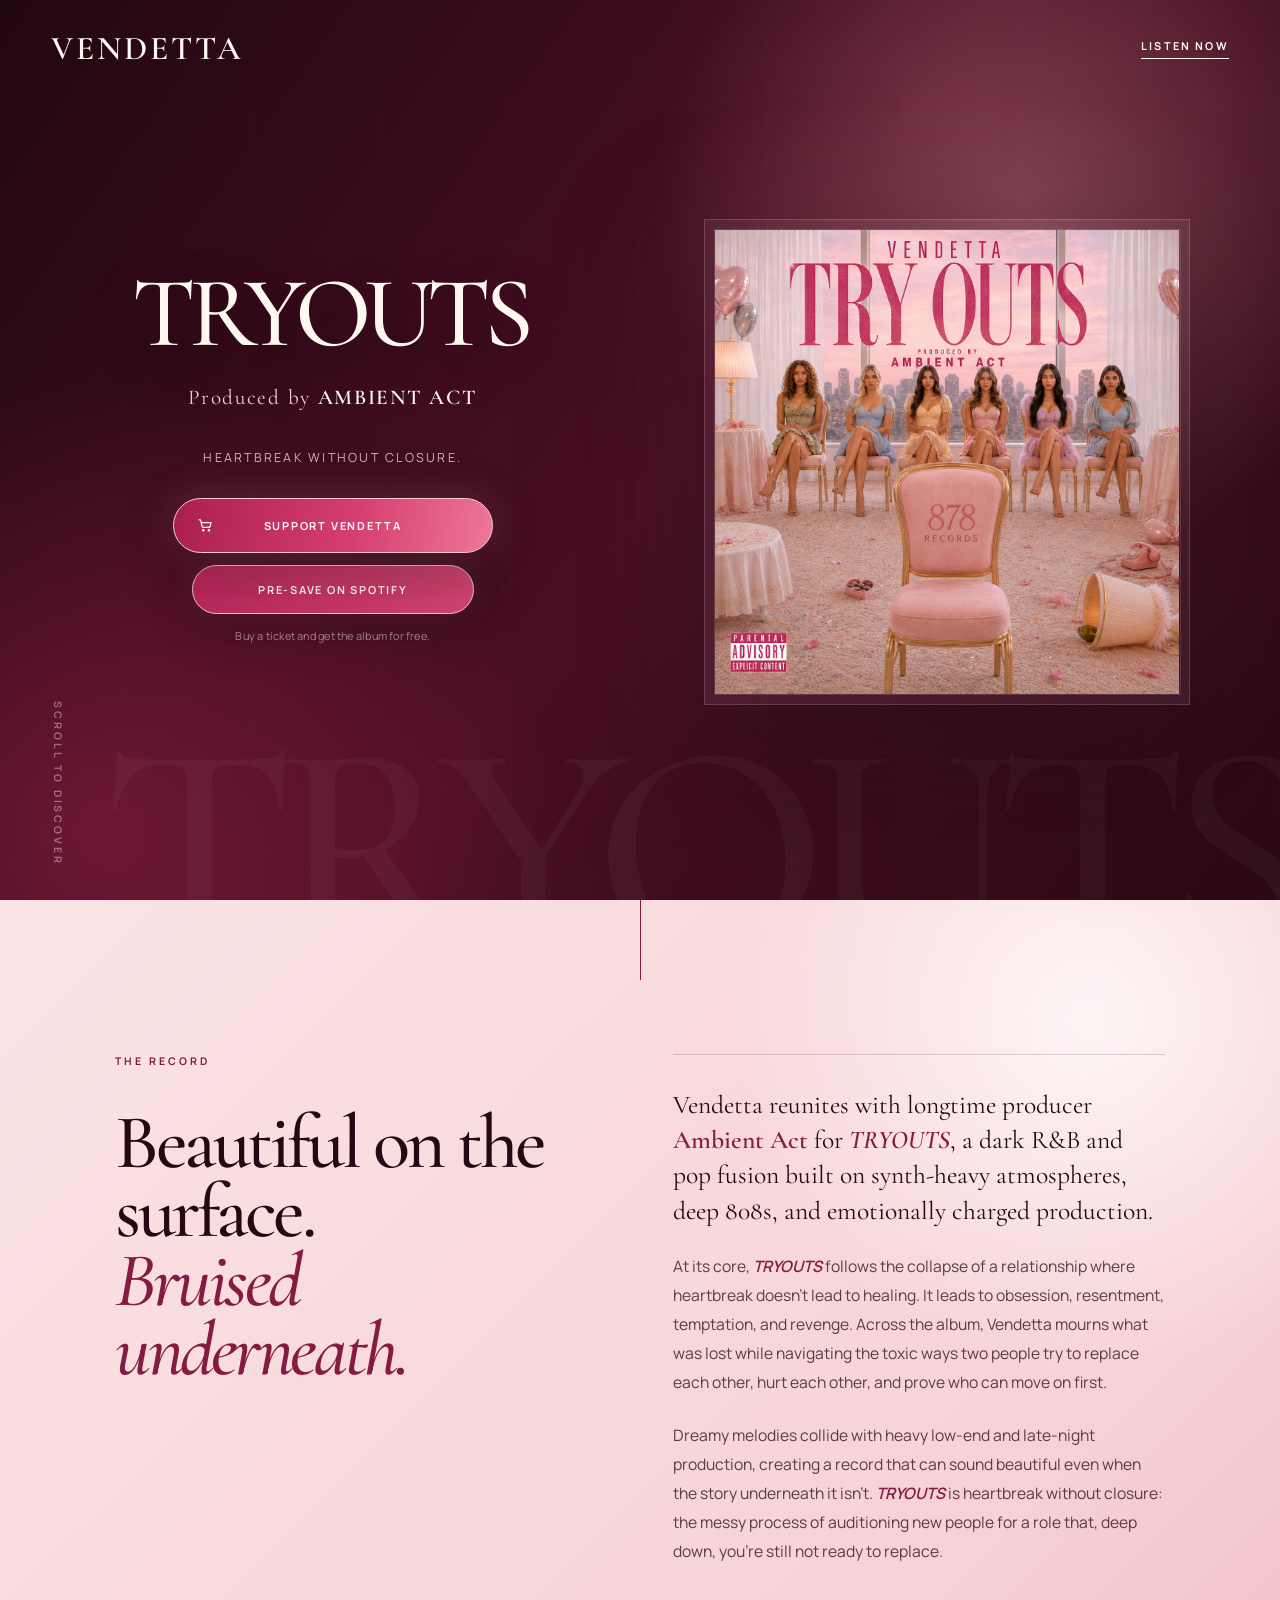
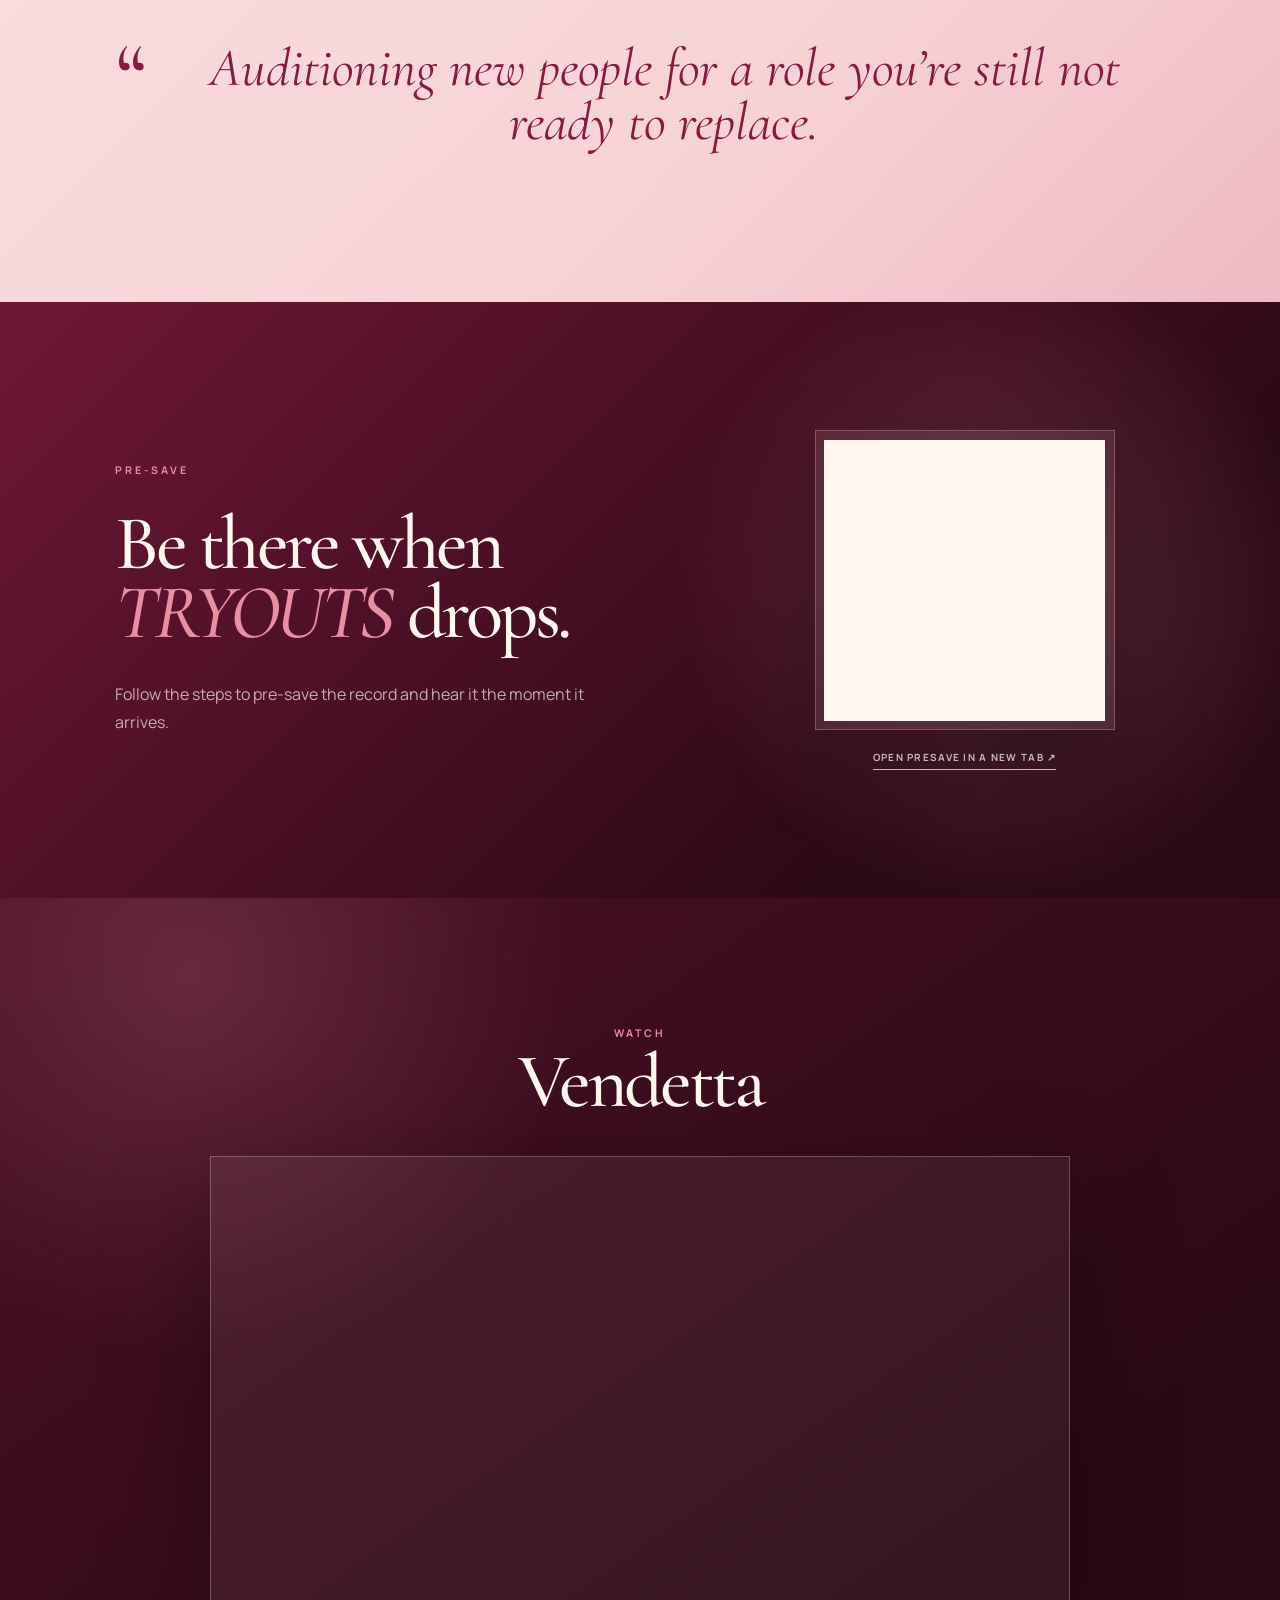
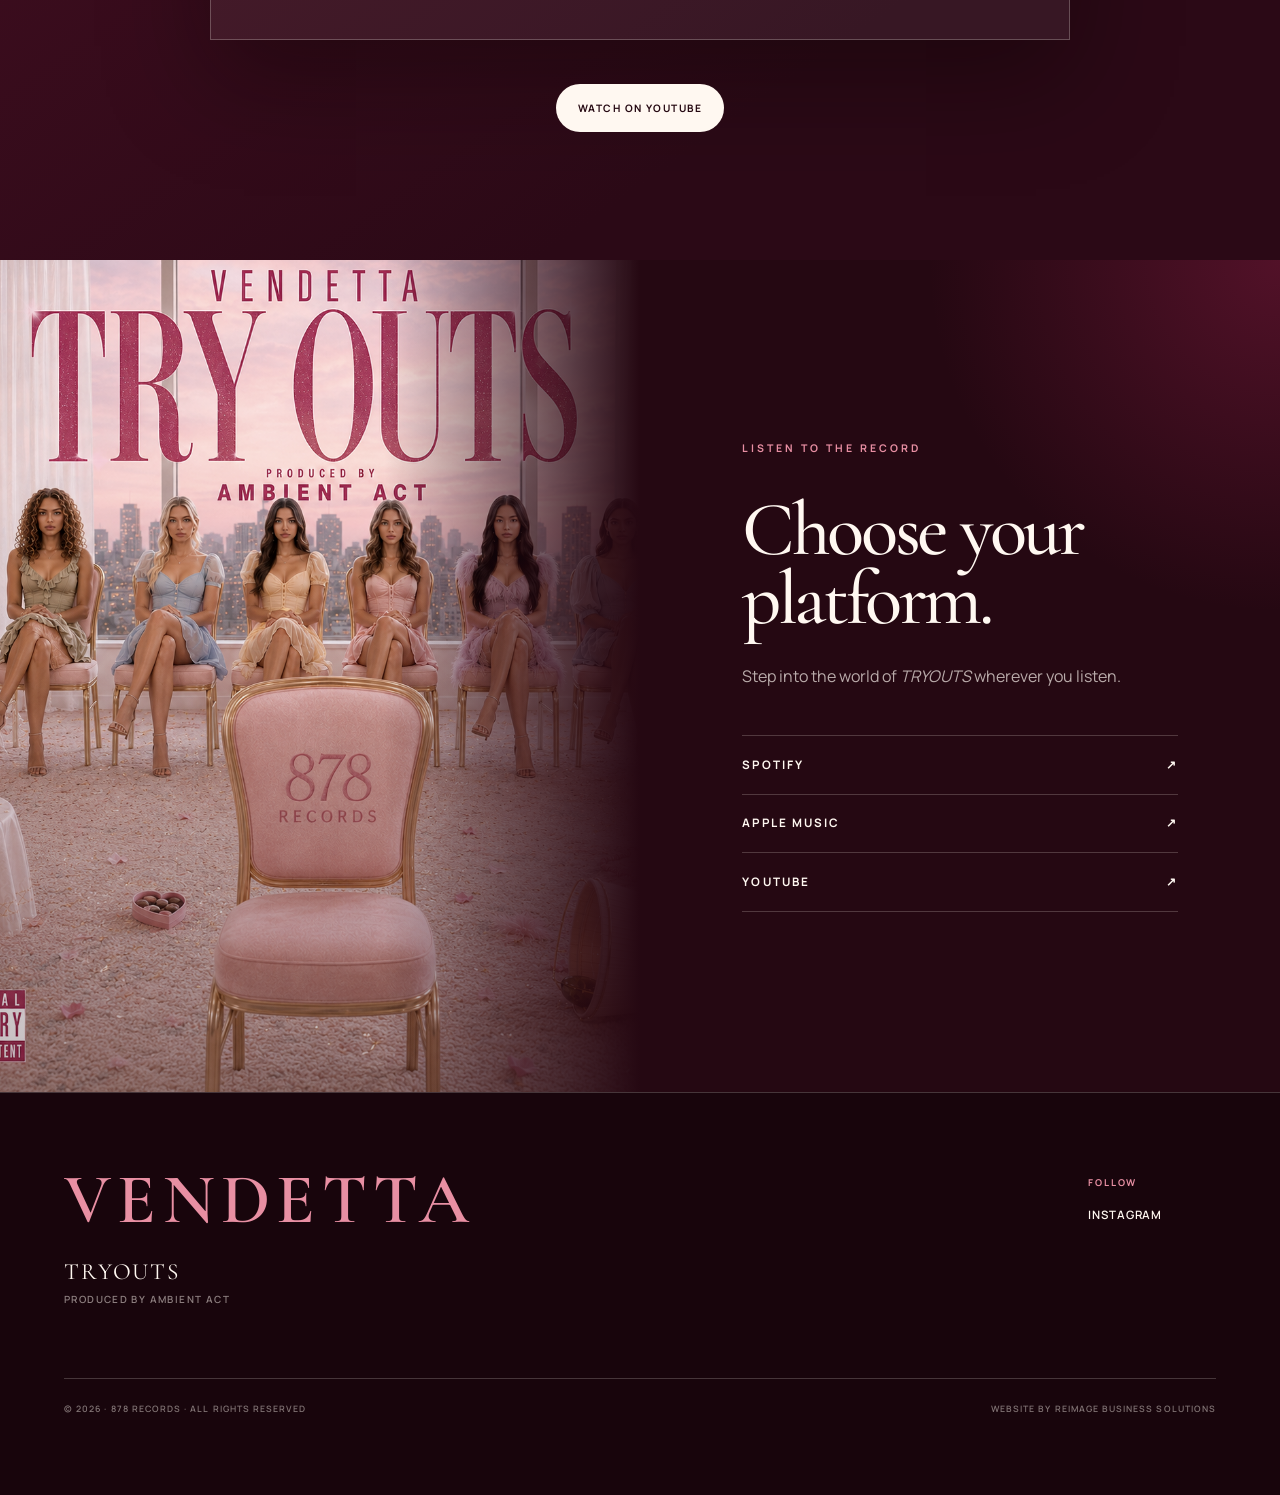
==== index.html @ 6891a7df "Add files via upload" ====
<!doctype html>
<html lang="en">
  <head>
    <meta charset="utf-8">
    <meta name="viewport" content="width=device-width, initial-scale=1">
    <title>TRYOUTS — Vendetta</title>
    <meta name="description" content="TRYOUTS by Vendetta, produced by Ambient Act. A dark R&amp;B and pop album about heartbreak without closure.">
    <meta name="theme-color" content="#2b0715">
    <meta property="og:title" content="TRYOUTS — Vendetta">
    <meta property="og:description" content="Heartbreak without closure. Produced by Ambient Act.">
    <meta property="og:image" content="assets/tryouts-cover.png">
    <meta property="og:type" content="music.album">
    <link rel="preconnect" href="https://fonts.googleapis.com">
    <link rel="preconnect" href="https://fonts.gstatic.com" crossorigin>
    <link href="https://fonts.googleapis.com/css2?family=Cormorant+Garamond:ital,wght@0,500;0,600;1,500&amp;family=Manrope:wght@400;500;600;700&amp;display=swap" rel="stylesheet">
    <link rel="stylesheet" href="styles.css">
  </head>
  <body>
    <header class="site-header">
      <a class="brand-mark" href="#home" aria-label="Vendetta, back to top">Vendetta</a>
      <a class="header-link" href="#listen">Listen now</a>
    </header>

    <main>
      <section class="hero" id="home" aria-labelledby="release-title">
        <div class="hero-copy">
          <h1 id="release-title">Tryouts</h1>
          <p class="producer-line">Produced by <strong>Ambient Act</strong></p>
          <p class="hero-intro">Heartbreak without closure.</p>
        </div>

        <figure class="cover-stage">
          <div class="cover-frame">
            <img class="cover-art" src="assets/tryouts-cover.png" alt="TRYOUTS album cover by Vendetta, featuring six women seated in a pink audition room">
          </div>
        </figure>

        <div class="hero-actions">
          <a class="purchase-button" href="support.html">
            <svg class="purchase-icon" viewBox="0 0 24 24" aria-hidden="true" focusable="false">
              <path d="M3 4h2l2.2 9.2a2 2 0 0 0 1.95 1.55h7.7a2 2 0 0 0 1.94-1.51L20 8H6"></path>
              <circle cx="9" cy="19" r="1"></circle>
              <circle cx="17" cy="19" r="1"></circle>
            </svg>
            <span>Support Vendetta</span>
          </a>
          <a class="presave-button" href="https://show.co/social-unlock/4Oc5KAQ8hwvzGRJ2wKkJIW" target="_blank" rel="noopener noreferrer">
            Pre-save on Spotify
          </a>
          <p class="support-note">Buy a ticket and get the album for free.</p>
        </div>

        <p class="scroll-note" aria-hidden="true">Scroll to discover</p>
      </section>

      <section class="story" id="story" aria-labelledby="story-title">
        <div class="story-heading">
          <p class="section-number">The record</p>
          <h2 id="story-title">Beautiful on the surface.<br><em>Bruised underneath.</em></h2>
        </div>

        <div class="story-body">
          <p class="lead">Vendetta reunites with longtime producer <strong>Ambient Act</strong> for <em>TRYOUTS</em>, a dark R&amp;B and pop fusion built on synth-heavy atmospheres, deep 808s, and emotionally charged production.</p>
          <p>At its core, <em>TRYOUTS</em> follows the collapse of a relationship where heartbreak doesn’t lead to healing. It leads to obsession, resentment, temptation, and revenge. Across the album, Vendetta mourns what was lost while navigating the toxic ways two people try to replace each other, hurt each other, and prove who can move on first.</p>
          <p>Dreamy melodies collide with heavy low-end and late-night production, creating a record that can sound beautiful even when the story underneath it isn’t. <em>TRYOUTS</em> is heartbreak without closure: the messy process of auditioning new people for a role that, deep down, you’re still not ready to replace.</p>
        </div>

        <blockquote>
          <span aria-hidden="true">“</span>
          <p>Auditioning new people for a role you’re still not ready to replace.</p>
        </blockquote>
      </section>

      <section class="presave" id="presave" aria-labelledby="presave-title">
        <div class="presave-copy">
          <p class="section-number">Pre-save</p>
          <h2 id="presave-title">Be there when<br><em>TRYOUTS</em> drops.</h2>
          <p>Follow the steps to pre-save the record and hear it the moment it arrives.</p>
        </div>

        <div class="presave-widget">
          <div class="presave-embed">
            <iframe
              src="https://show.co/social-unlock/4Oc5KAQ8hwvzGRJ2wKkJIW/widget"
              width="300"
              height="300"
              title="Pre-save TRYOUTS by Vendetta"
              loading="lazy">
              <a href="https://show.co/social-unlock/4Oc5KAQ8hwvzGRJ2wKkJIW">Open the TRYOUTS presave</a>
            </iframe>
          </div>
          <a class="presave-fallback" href="https://show.co/social-unlock/4Oc5KAQ8hwvzGRJ2wKkJIW" target="_blank" rel="noopener noreferrer">Open presave in a new tab <span aria-hidden="true">↗</span></a>
        </div>
      </section>

      <section class="videos" id="videos" aria-labelledby="videos-title">
        <div class="videos-heading">
          <p class="section-number">Watch</p>
          <h2 id="videos-title">Vendetta</h2>
        </div>

        <div class="featured-video">
          <iframe
            src="https://www.youtube-nocookie.com/embed/-ztHbjthl_A"
            title="Vendetta featured video on YouTube"
            loading="lazy"
            allow="accelerometer; autoplay; clipboard-write; encrypted-media; gyroscope; picture-in-picture; web-share"
            allowfullscreen>
          </iframe>
        </div>

        <a class="youtube-watch-link" href="https://www.youtube.com/watch?v=-ztHbjthl_A" target="_blank" rel="noreferrer">Watch on YouTube</a>
      </section>

      <section class="listen" id="listen" aria-labelledby="listen-title">
        <div class="listen-art" aria-hidden="true">
          <img src="assets/tryouts-cover.png" alt="">
        </div>
        <div class="listen-copy">
          <p class="section-number">Listen to the record</p>
          <h2 id="listen-title">Choose your platform.</h2>
          <p>Step into the world of <em>TRYOUTS</em> wherever you listen.</p>
          <nav class="platform-links" aria-label="Listen to TRYOUTS">
            <a href="https://open.spotify.com/artist/3orquUnBADLYKIZwhU2bjW?si=xbFsuVucQ4eFPCskoPPDcA" target="_blank" rel="noreferrer"><span>Spotify</span><span aria-hidden="true">↗</span></a>
            <a href="https://music.apple.com/us/artist/vendetta/6800421364" target="_blank" rel="noreferrer"><span>Apple Music</span><span aria-hidden="true">↗</span></a>
            <a href="https://www.youtube.com/@Official-Vendetta" target="_blank" rel="noreferrer"><span>YouTube</span><span aria-hidden="true">↗</span></a>
          </nav>
        </div>
      </section>
    </main>

    <footer class="site-footer">
      <div class="footer-main">
        <div class="footer-identity">
          <a class="brand-mark footer-brand" href="#home">Vendetta</a>
          <p class="footer-release">TRYOUTS</p>
          <p class="footer-produced">Produced by Ambient Act</p>
        </div>

        <nav class="footer-nav" aria-label="Footer links">
          <div class="footer-nav-group">
            <span>Follow</span>
            <a href="https://www.instagram.com/kris.kdotz?igsh=ODA4emFtOTk3bWI0" target="_blank" rel="noreferrer">Instagram</a>
          </div>
        </nav>
      </div>

      <div class="footer-bottom">
        <p>&copy; 2026 · 878 Records · All Rights Reserved</p>
        <a href="https://reimagebs.com" target="_blank" rel="noreferrer">Website by Reimage Business Solutions</a>
      </div>
    </footer>

  </body>
</html>
---- styles.css ----
:root {
  --ink: #250812;
  --wine: #861b42;
  --berry: #ba275c;
  --rose: #e88fa3;
  --blush: #f5c9d0;
  --powder: #fae4e5;
  --cream: #fff8f1;
  --line: rgba(75, 16, 35, 0.18);
  --line-light: rgba(255, 248, 241, 0.2);
}

* {
  box-sizing: border-box;
}

html {
  scroll-behavior: smooth;
}

body {
  margin: 0;
  color: var(--ink);
  background: var(--powder);
  font-family: "Manrope", Arial, sans-serif;
  overflow-x: hidden;
}

a {
  color: inherit;
  text-decoration: none;
}

img {
  display: block;
  max-width: 100%;
}

.site-header {
  position: absolute;
  inset: 0 0 auto;
  z-index: 10;
  display: flex;
  align-items: center;
  justify-content: space-between;
  padding: 2rem clamp(1.4rem, 4vw, 4.5rem);
  color: var(--cream);
}

.brand-mark {
  font-family: "Cormorant Garamond", Georgia, serif;
  font-size: clamp(1.8rem, 2.6vw, 2.8rem);
  font-weight: 600;
  letter-spacing: 0.09em;
  line-height: 1;
  text-transform: uppercase;
}

.header-link {
  border-bottom: 1px solid currentColor;
  font-size: 0.68rem;
  font-weight: 700;
  letter-spacing: 0.2em;
  padding-bottom: 0.35rem;
  text-transform: uppercase;
}

.hero {
  position: relative;
  display: grid;
  grid-template-areas:
    "copy cover"
    "actions cover";
  grid-template-columns: minmax(0, 34rem) minmax(0, 34rem);
  grid-template-rows: auto auto;
  align-items: center;
  justify-content: center;
  column-gap: clamp(6rem, 10vw, 14rem);
  row-gap: 2rem;
  min-height: 100svh;
  overflow: hidden;
  padding: clamp(7.5rem, 11vh, 9rem) clamp(1.4rem, 7vw, 8rem) clamp(6rem, 9vh, 8rem);
  color: var(--cream);
  background:
    radial-gradient(circle at 80% 22%, rgba(241, 161, 169, 0.35), transparent 23rem),
    radial-gradient(circle at 8% 92%, rgba(188, 39, 91, 0.38), transparent 28rem),
    linear-gradient(125deg, #210711 0%, #4a0f24 52%, #2c0816 100%);
}

.hero::before {
  content: "";
  position: absolute;
  inset: 0;
  pointer-events: none;
  opacity: 0.34;
  background-image: repeating-linear-gradient(90deg, transparent 0, transparent calc(10% - 1px), rgba(255, 255, 255, 0.06) 10%);
}

.hero::after {
  content: "TRYOUTS";
  position: absolute;
  right: -0.045em;
  bottom: -0.2em;
  z-index: 0;
  color: rgba(255, 238, 235, 0.035);
  font-family: "Cormorant Garamond", Georgia, serif;
  font-size: clamp(13rem, 24vw, 28rem);
  font-weight: 500;
  letter-spacing: -0.08em;
  line-height: 0.7;
}

.hero-copy,
.cover-stage,
.hero-actions {
  position: relative;
  z-index: 1;
  min-width: 0;
}

.hero-copy {
  grid-area: copy;
  align-self: end;
  text-align: center;
}

.cover-stage {
  grid-area: cover;
}

.section-number,
.scroll-note {
  font-size: 0.66rem;
  font-weight: 700;
  letter-spacing: 0.28em;
  text-transform: uppercase;
}

.hero h1,
.story h2,
.videos h2,
.listen h2 {
  margin: 0;
  font-family: "Cormorant Garamond", Georgia, serif;
  font-weight: 500;
}

.hero h1 {
  margin-left: -0.06em;
  font-size: clamp(5.4rem, 7.8vw, 8.5rem);
  letter-spacing: -0.07em;
  line-height: 0.7;
  text-transform: uppercase;
  text-shadow: 0 18px 55px rgba(12, 0, 4, 0.35);
}

.producer-line {
  margin: 2.2rem 0 0;
  color: var(--blush);
  font-family: "Cormorant Garamond", Georgia, serif;
  font-size: clamp(1.15rem, 1.65vw, 1.5rem);
  letter-spacing: 0.08em;
}

.producer-line strong {
  color: var(--cream);
  font-weight: 600;
  text-transform: uppercase;
}

.hero-intro {
  max-width: 22rem;
  margin: 2.4rem auto 0;
  color: rgba(255, 248, 241, 0.72);
  font-size: 0.78rem;
  letter-spacing: 0.18em;
  text-transform: uppercase;
}

.hero-actions {
  grid-area: actions;
  align-self: start;
  justify-self: center;
  display: grid;
  gap: 0.75rem;
  width: min(20rem, 100%);
}

.purchase-button,
.presave-button {
  display: flex;
  align-items: center;
  justify-content: center;
  width: 100%;
  border-radius: 999px;
  padding: 1.2rem 1.5rem;
  font-size: 0.69rem;
  font-weight: 700;
  letter-spacing: 0.16em;
  text-transform: uppercase;
  transition: background 180ms ease, color 180ms ease, transform 180ms ease;
}

.purchase-button {
  position: relative;
  border: 1px solid #facbd7;
  color: var(--cream);
  background: linear-gradient(100deg, #a91f50 0%, #d63d70 56%, #ed7898 100%);
  box-shadow: 0 1.25rem 3.5rem rgba(10, 0, 4, 0.32), 0 0 2.7rem rgba(232, 143, 163, 0.22);
}

.purchase-icon {
  position: absolute;
  left: 1.45rem;
  width: 1.05rem;
  height: 1.05rem;
  fill: none;
  stroke: currentColor;
  stroke-linecap: round;
  stroke-linejoin: round;
  stroke-width: 1.75;
}

.purchase-button:hover,
.purchase-button:focus-visible {
  color: var(--ink);
  background: var(--cream);
  transform: translateY(-2px);
}

.presave-button {
  justify-self: center;
  width: 88%;
  border: 1px solid #f7c4d1;
  padding: 1rem 1.35rem;
  color: var(--cream);
  background: linear-gradient(100deg, var(--berry), #d34572);
  box-shadow: 0 1rem 3rem rgba(10, 0, 4, 0.24), 0 0 2rem rgba(232, 143, 163, 0.13);
}

.presave-button:hover,
.presave-button:focus-visible {
  color: var(--ink);
  background: var(--cream);
  transform: translateY(-2px);
}

.support-note {
  margin: 0.15rem 0 0;
  color: rgba(255, 248, 241, 0.5);
  font-size: 0.68rem;
  line-height: 1.5;
  letter-spacing: 0.02em;
  text-align: center;
}

.cover-stage {
  margin: 0;
}

.cover-frame {
  position: relative;
  width: min(100%, 34rem);
  margin-inline: auto;
  border: 1px solid rgba(255, 248, 241, 0.16);
  padding: clamp(0.55rem, 0.8vw, 0.8rem);
  background: rgba(255, 248, 241, 0.06);
  box-shadow: 0 3rem 8rem rgba(19, 1, 7, 0.5), 0 0 8rem rgba(232, 143, 163, 0.13);
}

.cover-frame::after {
  position: absolute;
  inset: 0.55rem;
  border: 1px solid rgba(255, 255, 255, 0.12);
  content: "";
  pointer-events: none;
}

.cover-art {
  width: 100%;
  aspect-ratio: 1;
  object-fit: cover;
}

.scroll-note {
  position: absolute;
  bottom: 2.1rem;
  left: clamp(1.4rem, 4vw, 4.5rem);
  z-index: 1;
  margin: 0;
  color: rgba(255, 248, 241, 0.4);
  writing-mode: vertical-rl;
}

.story {
  position: relative;
  display: grid;
  grid-template-columns: minmax(20rem, 0.9fr) minmax(23rem, 1fr);
  column-gap: clamp(4rem, 9vw, 10rem);
  row-gap: 0;
  padding: clamp(7rem, 12vw, 12rem) clamp(1.4rem, 9vw, 10rem);
  background:
    radial-gradient(circle at 85% 12%, rgba(255, 255, 255, 0.75), transparent 22rem),
    linear-gradient(135deg, var(--powder), #f7d2d5 70%, #eebac4);
}

.story::before {
  position: absolute;
  top: 0;
  left: 50%;
  width: 1px;
  height: 5rem;
  content: "";
  background: var(--wine);
}

.section-number {
  margin: 0 0 2.5rem;
  color: var(--wine);
}

.story h2,
.listen h2 {
  font-size: clamp(3.7rem, 6vw, 7rem);
  letter-spacing: -0.045em;
  line-height: 0.9;
}

.story h2 em {
  color: var(--wine);
  font-weight: 500;
}

.story-body {
  border-top: 1px solid var(--line);
  padding-top: 2rem;
}

.story-body p {
  margin: 0 0 1.5rem;
  color: rgba(37, 8, 18, 0.75);
  font-size: 0.98rem;
  line-height: 1.85;
}

.story-body .lead {
  color: var(--ink);
  font-family: "Cormorant Garamond", Georgia, serif;
  font-size: clamp(1.55rem, 2vw, 2rem);
  line-height: 1.38;
}

.story-body strong,
.story-body em {
  color: var(--wine);
  font-weight: 600;
}

blockquote {
  grid-column: 1 / -1;
  display: grid;
  grid-template-columns: auto 1fr;
  align-items: start;
  gap: 1rem;
  max-width: 66rem;
  margin: clamp(2.5rem, 4vw, 4rem) auto 0;
  color: var(--wine);
  text-align: center;
}

blockquote > span {
  font-family: "Cormorant Garamond", Georgia, serif;
  font-size: 6rem;
  line-height: 0.75;
}

blockquote p {
  margin: 0;
  font-family: "Cormorant Garamond", Georgia, serif;
  font-size: clamp(2.4rem, 4.2vw, 4.7rem);
  font-style: italic;
  line-height: 1;
}

.presave {
  display: grid;
  grid-template-columns: minmax(20rem, 1fr) minmax(18.75rem, 0.75fr);
  align-items: center;
  gap: clamp(3rem, 9vw, 9rem);
  padding: clamp(6rem, 10vw, 10rem) clamp(1.4rem, 9vw, 10rem);
  color: var(--cream);
  background:
    radial-gradient(circle at 78% 48%, rgba(232, 143, 163, 0.26), transparent 20rem),
    linear-gradient(135deg, #6f1736, #2b0916 76%);
}

.presave .section-number {
  margin-bottom: 2rem;
  color: var(--rose);
}

.presave h2 {
  margin: 0;
  font-family: "Cormorant Garamond", Georgia, serif;
  font-size: clamp(3.7rem, 6vw, 7rem);
  font-weight: 500;
  letter-spacing: -0.045em;
  line-height: 0.9;
}

.presave h2 em {
  color: var(--rose);
  font-weight: 500;
}

.presave-copy > p:last-child {
  max-width: 32rem;
  margin: 2rem 0 0;
  color: rgba(255, 248, 241, 0.68);
  line-height: 1.8;
}

.presave-widget {
  display: grid;
  justify-items: center;
  gap: 1.25rem;
}

.presave-embed {
  width: min(100%, 18.75rem);
  aspect-ratio: 1;
  border: 1px solid rgba(255, 248, 241, 0.22);
  padding: 0.55rem;
  background: rgba(255, 248, 241, 0.08);
  box-shadow: 0 2rem 5rem rgba(10, 0, 4, 0.32);
}

.presave-embed iframe {
  display: block;
  width: 100%;
  height: 100%;
  border: 0;
  background: var(--cream);
}

.presave-fallback {
  border-bottom: 1px solid currentColor;
  padding-bottom: 0.3rem;
  color: rgba(255, 248, 241, 0.72);
  font-size: 0.62rem;
  font-weight: 700;
  letter-spacing: 0.13em;
  text-transform: uppercase;
  transition: color 180ms ease;
}

.presave-fallback:hover,
.presave-fallback:focus-visible {
  color: var(--rose);
}

.videos {
  display: grid;
  justify-items: center;
  padding: clamp(6rem, 10vw, 10rem) clamp(1.25rem, 8vw, 8rem);
  color: var(--cream);
  background:
    radial-gradient(circle at 15% 8%, rgba(232, 143, 163, 0.2), transparent 24rem),
    linear-gradient(145deg, #4b1025, #2b0916 72%);
}

.videos-heading {
  display: grid;
  justify-items: center;
  gap: 0.45rem;
  width: min(100%, 70rem);
  margin-bottom: 2.5rem;
  text-align: center;
}

.videos .section-number {
  margin: 0;
  color: var(--rose);
}

.videos h2 {
  font-size: clamp(3.6rem, 6vw, 6.5rem);
  letter-spacing: -0.045em;
  line-height: 0.9;
  text-align: center;
}

.featured-video {
  width: min(80%, 56rem);
  aspect-ratio: 16 / 9;
  border: 1px solid rgba(255, 248, 241, 0.24);
  padding: clamp(0.35rem, 0.7vw, 0.65rem);
  background: rgba(255, 248, 241, 0.06);
  box-shadow: 0 2.5rem 6rem rgba(10, 0, 4, 0.35);
}

.featured-video iframe {
  display: block;
  width: 100%;
  height: 100%;
  border: 0;
}

.youtube-watch-link {
  display: inline-grid;
  min-height: 3rem;
  margin-top: 2.75rem;
  place-items: center;
  border-radius: 999px;
  padding: 0.75rem 1.4rem;
  color: var(--ink);
  background: var(--cream);
  font-size: 0.64rem;
  font-weight: 700;
  letter-spacing: 0.14em;
  text-transform: uppercase;
  transition: background 180ms ease, color 180ms ease, transform 180ms ease;
}

.youtube-watch-link:hover,
.youtube-watch-link:focus-visible {
  color: var(--wine);
  background: var(--blush);
  transform: translateY(-2px);
}

.listen {
  display: grid;
  grid-template-columns: 1fr 1fr;
  min-height: 52rem;
  color: var(--cream);
  background: var(--ink);
}

.listen-art {
  position: relative;
  min-height: 42rem;
  overflow: hidden;
}

.listen-art::after {
  position: absolute;
  inset: 0;
  content: "";
  background: linear-gradient(90deg, transparent 60%, var(--ink) 100%), linear-gradient(0deg, rgba(37, 8, 18, 0.28), transparent 60%);
}

.listen-art img {
  width: 100%;
  height: 100%;
  object-fit: cover;
  object-position: center;
  filter: saturate(0.72) contrast(1.04);
  transform: scale(1.025);
}

.listen-copy {
  display: flex;
  flex-direction: column;
  justify-content: center;
  padding: clamp(4rem, 8vw, 9rem);
  background:
    radial-gradient(circle at 100% 0%, rgba(186, 39, 92, 0.3), transparent 22rem),
    var(--ink);
}

.listen-copy .section-number {
  color: var(--rose);
}

.listen-copy > p:not(.section-number) {
  margin: 2rem 0 3rem;
  color: rgba(255, 248, 241, 0.68);
}

.platform-links {
  display: grid;
  border-top: 1px solid var(--line-light);
}

.platform-links a {
  display: flex;
  align-items: center;
  justify-content: space-between;
  border-bottom: 1px solid var(--line-light);
  padding: 1.3rem 0;
  font-size: 0.73rem;
  font-weight: 700;
  letter-spacing: 0.18em;
  text-transform: uppercase;
  transition: color 180ms ease, padding 180ms ease;
}

.platform-links a:hover,
.platform-links a:focus-visible {
  color: var(--rose);
  padding-left: 0.6rem;
}

.site-footer {
  border-top: 1px solid var(--line-light);
  padding: 4.5rem clamp(1.4rem, 5vw, 5rem) 5rem;
  color: var(--cream);
  background: #18050c;
}

.footer-main {
  display: grid;
  grid-template-columns: minmax(18rem, 1fr) auto;
  align-items: start;
  gap: 4rem;
}

.footer-brand {
  display: inline-block;
  color: var(--rose);
  font-size: clamp(3rem, 5.5vw, 6rem);
}

.footer-release {
  margin: 1.4rem 0 0.35rem;
  font-family: "Cormorant Garamond", Georgia, serif;
  font-size: 1.45rem;
  letter-spacing: 0.08em;
}

.footer-produced {
  margin: 0;
  color: rgba(255, 248, 241, 0.5);
  font-size: 0.62rem;
  font-weight: 600;
  letter-spacing: 0.14em;
  text-transform: uppercase;
}

.footer-nav {
  display: grid;
  grid-template-columns: minmax(8rem, auto);
  gap: clamp(3rem, 7vw, 7rem);
  padding-top: 0.65rem;
}

.footer-nav-group {
  display: grid;
  align-content: start;
  gap: 0.8rem;
}

.footer-nav-group span {
  margin-bottom: 0.35rem;
  color: var(--rose);
  font-size: 0.59rem;
  font-weight: 700;
  letter-spacing: 0.2em;
  text-transform: uppercase;
}

.footer-nav-group a {
  font-size: 0.72rem;
  font-weight: 600;
  letter-spacing: 0.08em;
  text-transform: uppercase;
  transition: color 180ms ease;
}

.footer-nav-group a:hover,
.footer-nav-group a:focus-visible,
.footer-bottom a:hover,
.footer-bottom a:focus-visible {
  color: var(--rose);
}

.footer-bottom {
  display: flex;
  align-items: center;
  justify-content: space-between;
  gap: 2rem;
  margin-top: 4.5rem;
  border-top: 1px solid var(--line-light);
  padding-top: 1.5rem;
}

.footer-bottom p,
.footer-bottom a {
  margin: 0;
  color: rgba(255, 248, 241, 0.45);
  font-size: 0.55rem;
  font-weight: 600;
  letter-spacing: 0.12em;
  text-transform: uppercase;
}

:focus-visible {
  outline: 2px solid var(--rose);
  outline-offset: 4px;
}

@media (max-width: 900px) {
  .hero {
    grid-template-areas:
      "copy"
      "cover"
      "actions";
    grid-template-columns: 1fr;
    grid-template-rows: auto;
    gap: 2.5rem;
    padding-top: 8rem;
  }

  .hero-copy {
    max-width: 42rem;
  }

  .hero h1 {
    font-size: clamp(6.2rem, 21vw, 10rem);
  }

  .cover-stage {
    width: min(100%, 40rem);
    justify-self: center;
  }

  .hero-actions {
    width: min(100%, 40rem);
    justify-self: center;
  }

  .story {
    grid-template-columns: 1fr;
    column-gap: 0;
    row-gap: 3.5rem;
  }

  .presave {
    grid-template-columns: 1fr;
    justify-items: center;
    text-align: center;
  }

  .presave-copy > p:last-child {
    margin-inline: auto;
  }

  blockquote {
    grid-column: 1;
    margin-top: 0;
  }

  .listen {
    grid-template-columns: 1fr;
  }

  .listen-art {
    min-height: auto;
    aspect-ratio: 1;
  }

  .listen-art::after {
    background: linear-gradient(0deg, var(--ink), transparent 36%);
  }

  .site-footer {
    padding-inline: 2rem;
  }

  .footer-main {
    grid-template-columns: 1fr auto;
    gap: 3rem;
  }
}

@media (max-width: 560px) {
  .site-header {
    padding-top: 1.4rem;
  }

  .brand-mark {
    font-size: 1.65rem;
  }

  .hero {
    align-content: start;
    gap: 2rem;
    min-height: auto;
    padding: 6.5rem 1.2rem 5rem;
  }

  .hero h1 {
    max-width: 100%;
    font-size: clamp(4.4rem, 20vw, 6.2rem);
    white-space: nowrap;
  }

  .hero-actions {
    gap: 0.75rem;
  }

  .purchase-button {
    min-height: 3.5rem;
    font-size: 0.72rem;
  }

  .presave-button {
    min-height: 3.1rem;
    font-size: 0.69rem;
  }

  .scroll-note {
    display: none;
  }

  .story {
    row-gap: 2.6rem;
    padding: 6rem 1.25rem;
  }

  .story::before {
    left: 1.25rem;
    height: 3.5rem;
  }

  .story h2,
  .presave h2,
  .videos h2,
  .listen h2 {
    font-size: clamp(3.4rem, 17vw, 5rem);
  }

  blockquote {
    grid-template-columns: 1fr;
    text-align: left;
  }

  blockquote > span {
    height: 2rem;
  }

  .presave {
    gap: 2.5rem;
    padding: 5rem 1.25rem;
  }

  .presave-embed {
    width: min(100%, 18.75rem);
  }

  .videos {
    padding: 5rem 1.25rem;
  }

  .videos-heading {
    margin-bottom: 1.8rem;
  }

  .featured-video {
    width: 100%;
  }

  .videos h2 {
    text-align: center;
  }

  .youtube-watch-link {
    width: 100%;
  }

  .listen-art {
    min-height: 25rem;
  }

  .listen-copy {
    padding: 4.5rem 1.25rem 6rem;
  }

  .site-footer {
    padding: 4rem 1.25rem;
  }

  .footer-brand {
    font-size: 3.4rem;
  }

  .footer-main {
    grid-template-columns: 1fr;
    gap: 3rem;
  }

  .footer-nav {
    grid-template-columns: 1fr;
    gap: 2rem;
    border-top: 1px solid var(--line-light);
    padding-top: 2rem;
  }

  .footer-bottom {
    align-items: flex-start;
    flex-direction: column;
    gap: 0.75rem;
    margin-top: 3rem;
  }

  .footer-bottom p,
  .footer-bottom a {
    line-height: 1.6;
  }

}

@media (prefers-reduced-motion: reduce) {
  html {
    scroll-behavior: auto;
  }

  *,
  *::before,
  *::after {
    transition-duration: 0.01ms !important;
  }
}

/* TRYOUTS show and ticket page */
.show-page { background: #260913; }
.show-page .site-header { position: relative; max-width: 1280px; margin: auto; padding: 1.8rem 2rem; }
.show-page .header-link { font-size: 0.65rem; letter-spacing: 0.08em; }
.show-hero { display: grid; grid-template-columns: minmax(0, 1fr) minmax(0, 1.1fr); align-items: center; gap: clamp(3rem, 6vw, 6rem); max-width: 1200px; margin: auto; padding: 3rem 2rem 4rem; color: var(--cream); }
.show-artwork { min-width: 0; }
.show-cover { width: 100%; aspect-ratio: 1; object-fit: cover; border: 1px solid #ffffff26; box-shadow: 0 24px 60px #10000655; }
.show-artwork > p { display: flex; justify-content: space-between; gap: 1rem; color: var(--rose); font-size: 0.75rem; letter-spacing: 0.05em; line-height: 1.6; }
.show-artwork > p span { color: var(--blush); font-size: 0.65rem; letter-spacing: 0; }
.show-copy .section-number { margin: 0 0 1rem; color: var(--rose); font-size: 0.7rem; letter-spacing: 0.15em; }
.show-copy h1 { margin: 0; font-family: "Cormorant Garamond", Georgia, serif; font-size: clamp(2.8rem, 4.8vw, 4.25rem); font-weight: 500; line-height: 1.02; letter-spacing: -0.04em; }
.show-copy h1 em { color: var(--rose); font-weight: 500; }
.show-details { display: grid; grid-template-columns: 1fr 1.2fr; gap: 1rem; margin: 1.6rem 0; padding: 1.2rem 0; border-block: 1px solid var(--line-light); }
.show-details dt { margin-bottom: 0.45rem; color: var(--rose); font-size: 0.65rem; font-weight: 700; letter-spacing: 0.12em; text-transform: uppercase; }
.show-details dd { margin: 0; font-size: 0.95rem; font-weight: 600; line-height: 1.5; }
.show-details dd span { display: block; color: var(--blush); font-size: 0.85rem; font-weight: 400; }
.ticket-price { display: flex; align-items: center; justify-content: space-between; gap: 0.6rem; margin-bottom: 1rem; }
.show-performers { margin: 0 0 1.5rem; }
.show-performers h2 { margin: 0 0 0.5rem; color: var(--rose); font-size: 0.65rem; font-weight: 700; letter-spacing: 0.12em; text-transform: uppercase; }
.show-performers p { margin: 0; font-size: 0.85rem; line-height: 1.8; }
.show-performers p span { padding-inline: 0.2rem; color: var(--rose); }
.show-performers em { color: var(--blush); font-style: normal; white-space: nowrap; }
.ticket-price > div > strong { display: block; font-size: 2rem; font-weight: 600; letter-spacing: -0.05em; line-height: 1.2; }
.ticket-price > div > span { display: block; margin-top: 0.3rem; color: var(--blush); font-size: 0.75rem; line-height: 1.5; }
.ticket-availability { display: flex; align-items: center; gap: 0.5rem; flex-shrink: 0; margin: 0; padding: 0.5rem 0.65rem; border: 1px solid #e88fa340; border-radius: 4px; color: var(--blush); font-size: 0.7rem; }
.ticket-availability > span { width: 5px; height: 5px; border-radius: 50%; background: var(--rose); }
.show-ticket .purchase-button { min-height: 56px; padding: 1rem; justify-content: space-between; border: 0; border-radius: 6px; background: var(--blush); color: var(--ink); box-shadow: none; font-size: 0.9rem; letter-spacing: 0; text-transform: none; }
.show-ticket .purchase-button:hover { background: var(--cream); }
.ticket-delivery { margin: 0.85rem 0 0; color: var(--blush); font-size: 0.8rem; line-height: 1.65; }
.show-countdown { display: flex; align-items: center; justify-content: space-between; gap: 1rem; margin-top: 1.5rem; padding-top: 1.2rem; border-top: 1px solid var(--line-light); }
.countdown-label { margin: 0; color: var(--blush); font-size: 0.7rem; line-height: 1.5; }
.countdown-units { display: flex; gap: 1.2rem; }
.countdown-units > div { display: grid; gap: 0.2rem; text-align: center; }
.countdown-units strong { font-size: 1.15rem; font-weight: 500; font-variant-numeric: tabular-nums; }
.countdown-units span { color: var(--rose); font-size: 0.6rem; }
.ticket-steps { padding: 3rem max(2rem, calc((100vw - 1136px) / 2)); background: var(--cream); }
.ticket-steps h2 { margin: 0 0 1.8rem; font-size: 1.3rem; font-weight: 600; letter-spacing: -0.03em; }
.ticket-steps ol { display: grid; grid-template-columns: repeat(3, minmax(0, 1fr)); gap: 2.5rem; padding: 0; margin: 0; list-style: none; }
.ticket-steps li { display: flex; align-items: flex-start; gap: 0.9rem; }
.ticket-steps li > span { padding-top: 0.15rem; color: var(--wine); font-size: 0.8rem; }
.ticket-steps h3 { margin: 0 0 0.5rem; font-size: 0.95rem; }
.ticket-steps p { margin: 0; color: #64414c; font-size: 0.85rem; line-height: 1.7; }
.show-album { display: grid; grid-template-columns: 1fr 1fr; gap: 4rem; padding: 4rem max(2rem, calc((100vw - 1136px) / 2)); background: var(--powder); }
.show-album .section-number { margin-bottom: 1.25rem; }
.show-album h2 { max-width: 26rem; margin: 0; font-family: "Cormorant Garamond", Georgia, serif; font-size: 3rem; font-weight: 500; line-height: 1.05; letter-spacing: -0.035em; }
.show-album h2 em { color: var(--wine); font-weight: 500; }
.album-credit { margin-top: 1.5rem; font-size: 0.8rem; line-height: 1.8; color: var(--wine); }
.album-link { display: inline-block; padding: 0.75rem 0; border-bottom: 1px solid var(--wine); font-size: 0.8rem; font-weight: 700; }
.show-page .site-footer { padding-block: 2.5rem; }
.show-page .footer-brand { font-size: 2rem; }
.show-page .footer-bottom { margin-top: 1.5rem; }
@media (max-width: 760px) {
  .show-page .site-header { padding: 1.2rem; }
  .show-page .brand-mark { font-size: 1.5rem; }
  .show-page .header-link { font-size: 0.65rem; }
  .show-hero { grid-template-columns: minmax(0, 1fr); gap: 1.25rem; padding: 0.8rem 1.2rem 2rem; max-width: 540px; }
  .show-artwork { display: flex; align-items: center; gap: 0.9rem; }
  .show-cover { width: 64px; border-radius: 3px; }
  .show-artwork > p { display: grid; gap: 0.2rem; margin: 0; font-size: 0.9rem; }
  .show-artwork > p span { font-size: 0.7rem; }
  .show-copy .section-number { margin-bottom: 0.7rem; font-size: 0.65rem; }
  .show-copy h1 { font-size: clamp(2.3rem, 10.4vw, 3.4rem); }
  .show-details { margin: 1.25rem 0; padding: 1rem 0; gap: 0.7rem; }
  .show-details dd { font-size: 0.9rem; }
  .ticket-price > div > strong { font-size: 1.85rem; }
  .show-countdown { margin-top: 1.2rem; padding-top: 1rem; }
  .countdown-units { gap: 1rem; }
  .ticket-steps { padding: 2rem 1.2rem; }
  .ticket-steps ol { grid-template-columns: 1fr; gap: 1.4rem; }
  .ticket-steps h2 { font-size: 1.2rem; margin-bottom: 1.5rem; }
  .show-album { grid-template-columns: 1fr; gap: 1.8rem; padding: 2.5rem 1.2rem; }
  .show-album h2 { font-size: 2.6rem; }
  .show-album .story-body { padding-top: 1.5rem; }
}
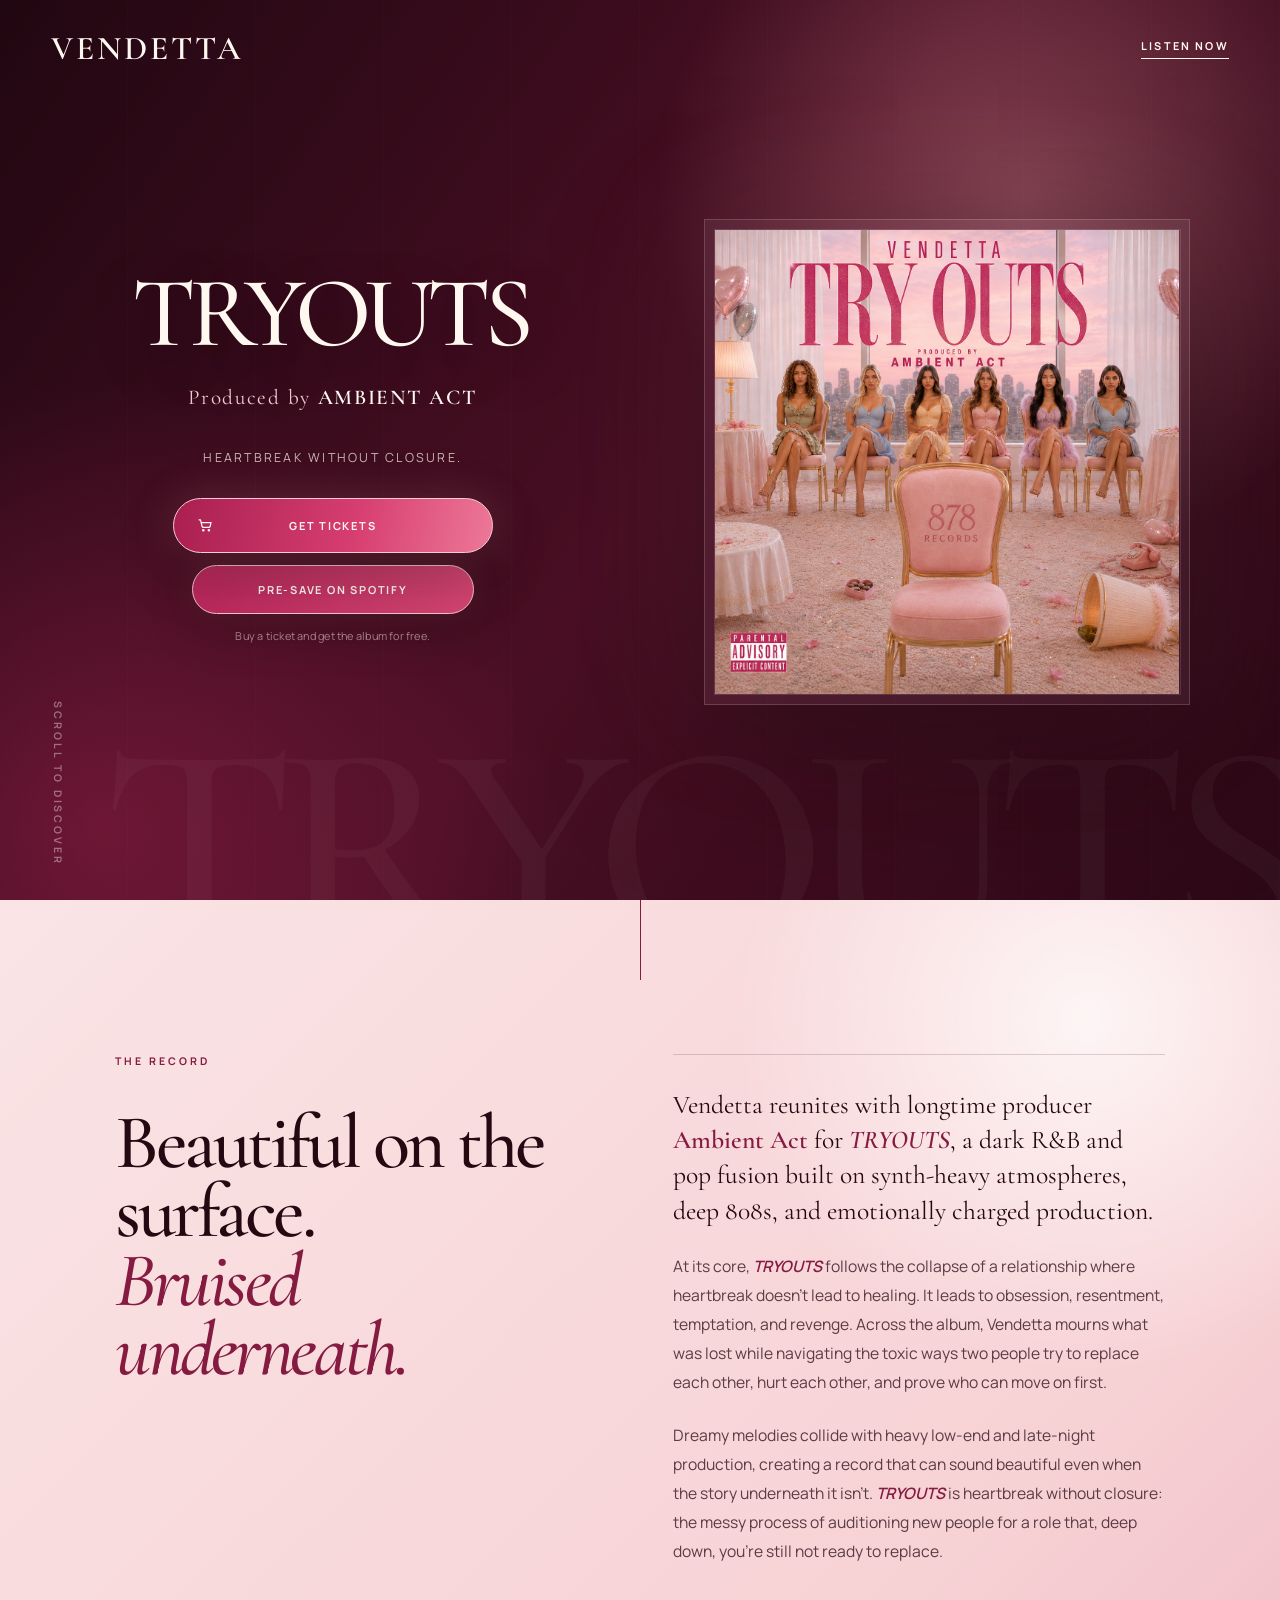
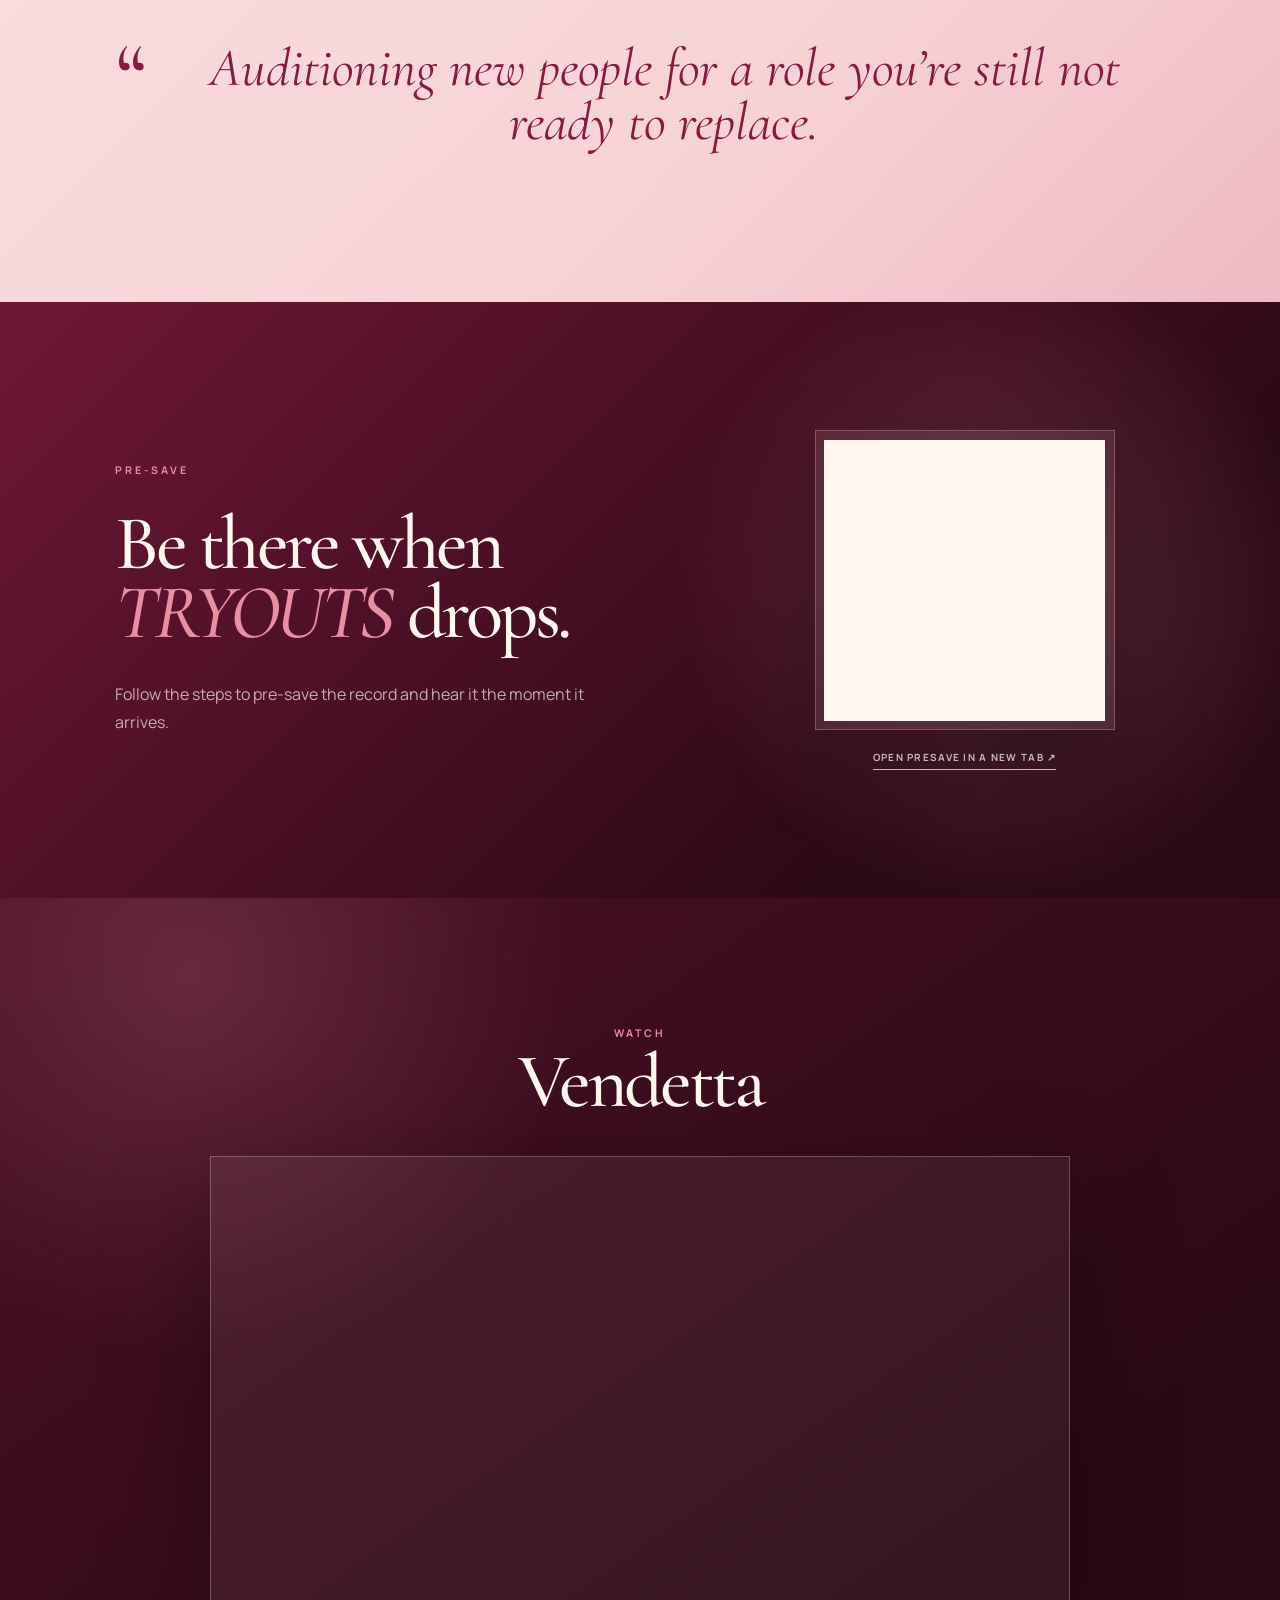
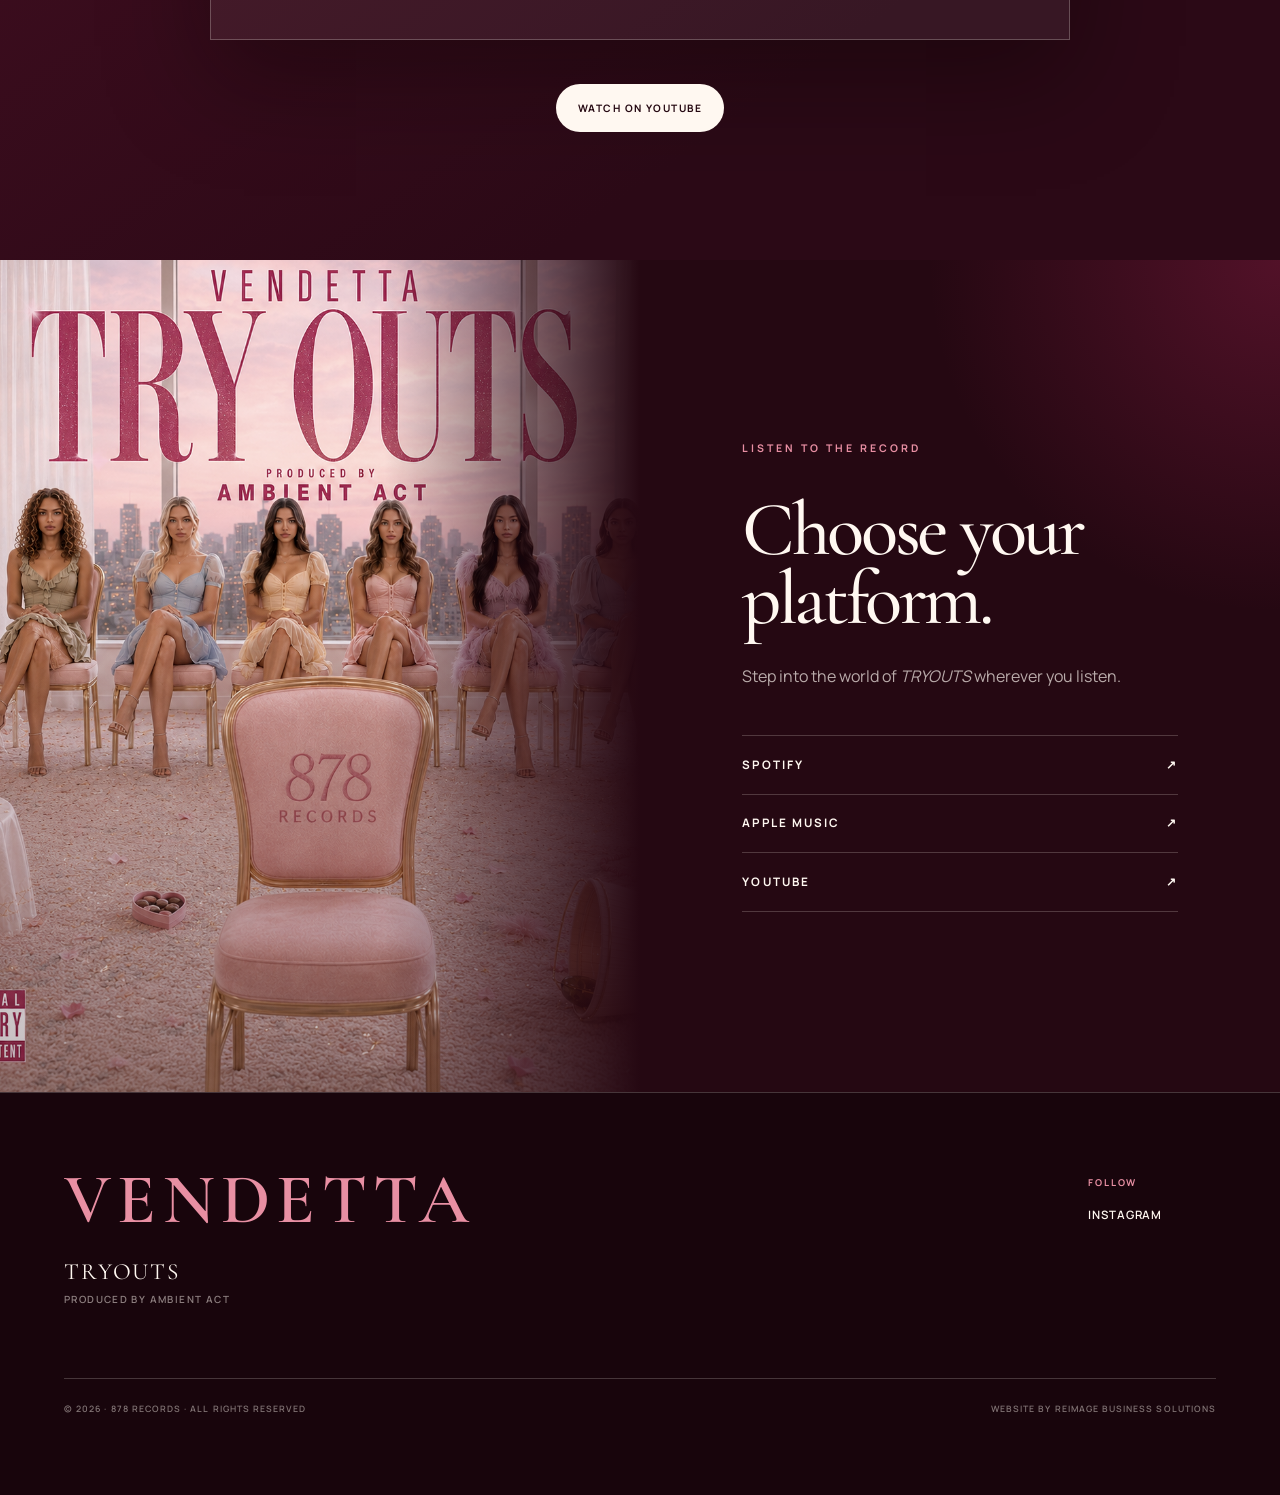
==== commit ea9d9775: "Add files via upload" ====
--- a/index.html
+++ b/index.html
@@ -42,7 +42,7 @@
               <circle cx="9" cy="19" r="1"></circle>
               <circle cx="17" cy="19" r="1"></circle>
             </svg>
-            <span>Support Vendetta</span>
+            <span>Get Tickets</span>
           </a>
           <a class="presave-button" href="https://show.co/social-unlock/4Oc5KAQ8hwvzGRJ2wKkJIW" target="_blank" rel="noopener noreferrer">
             Pre-save on Spotify
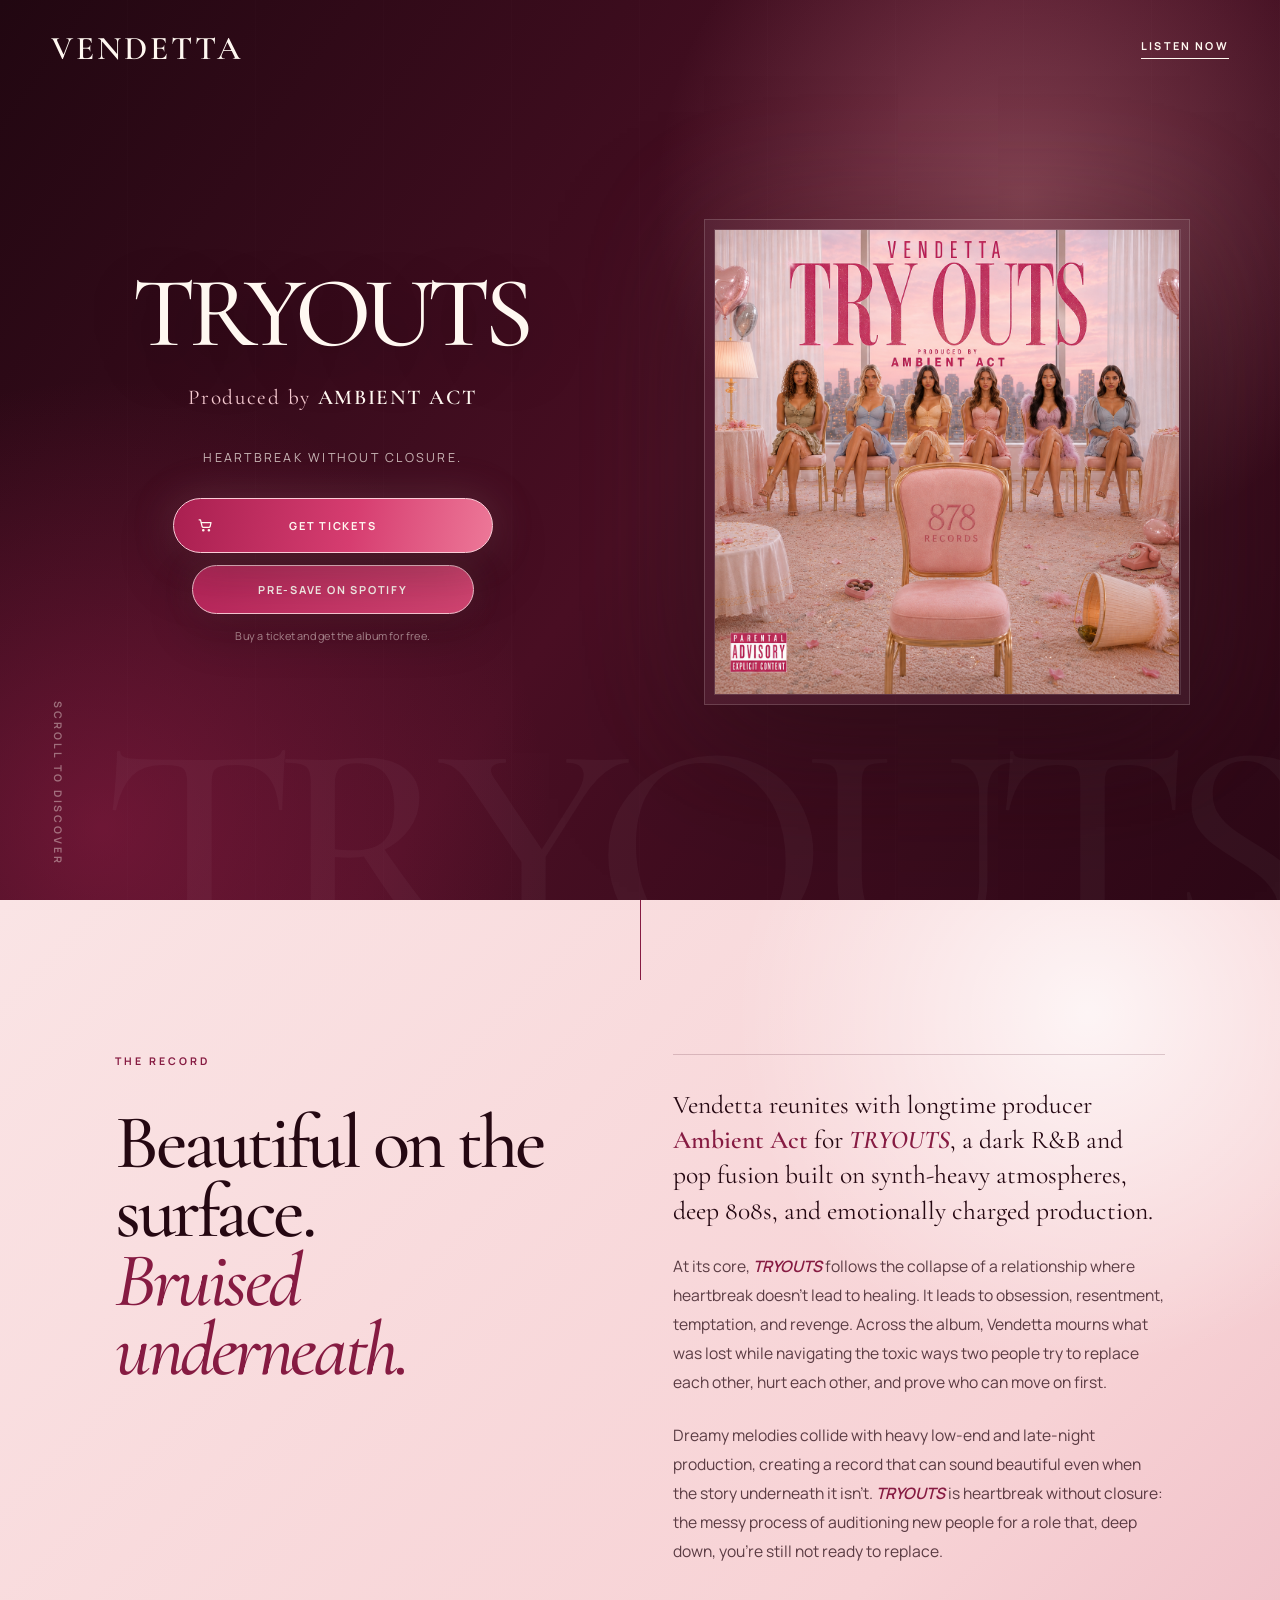
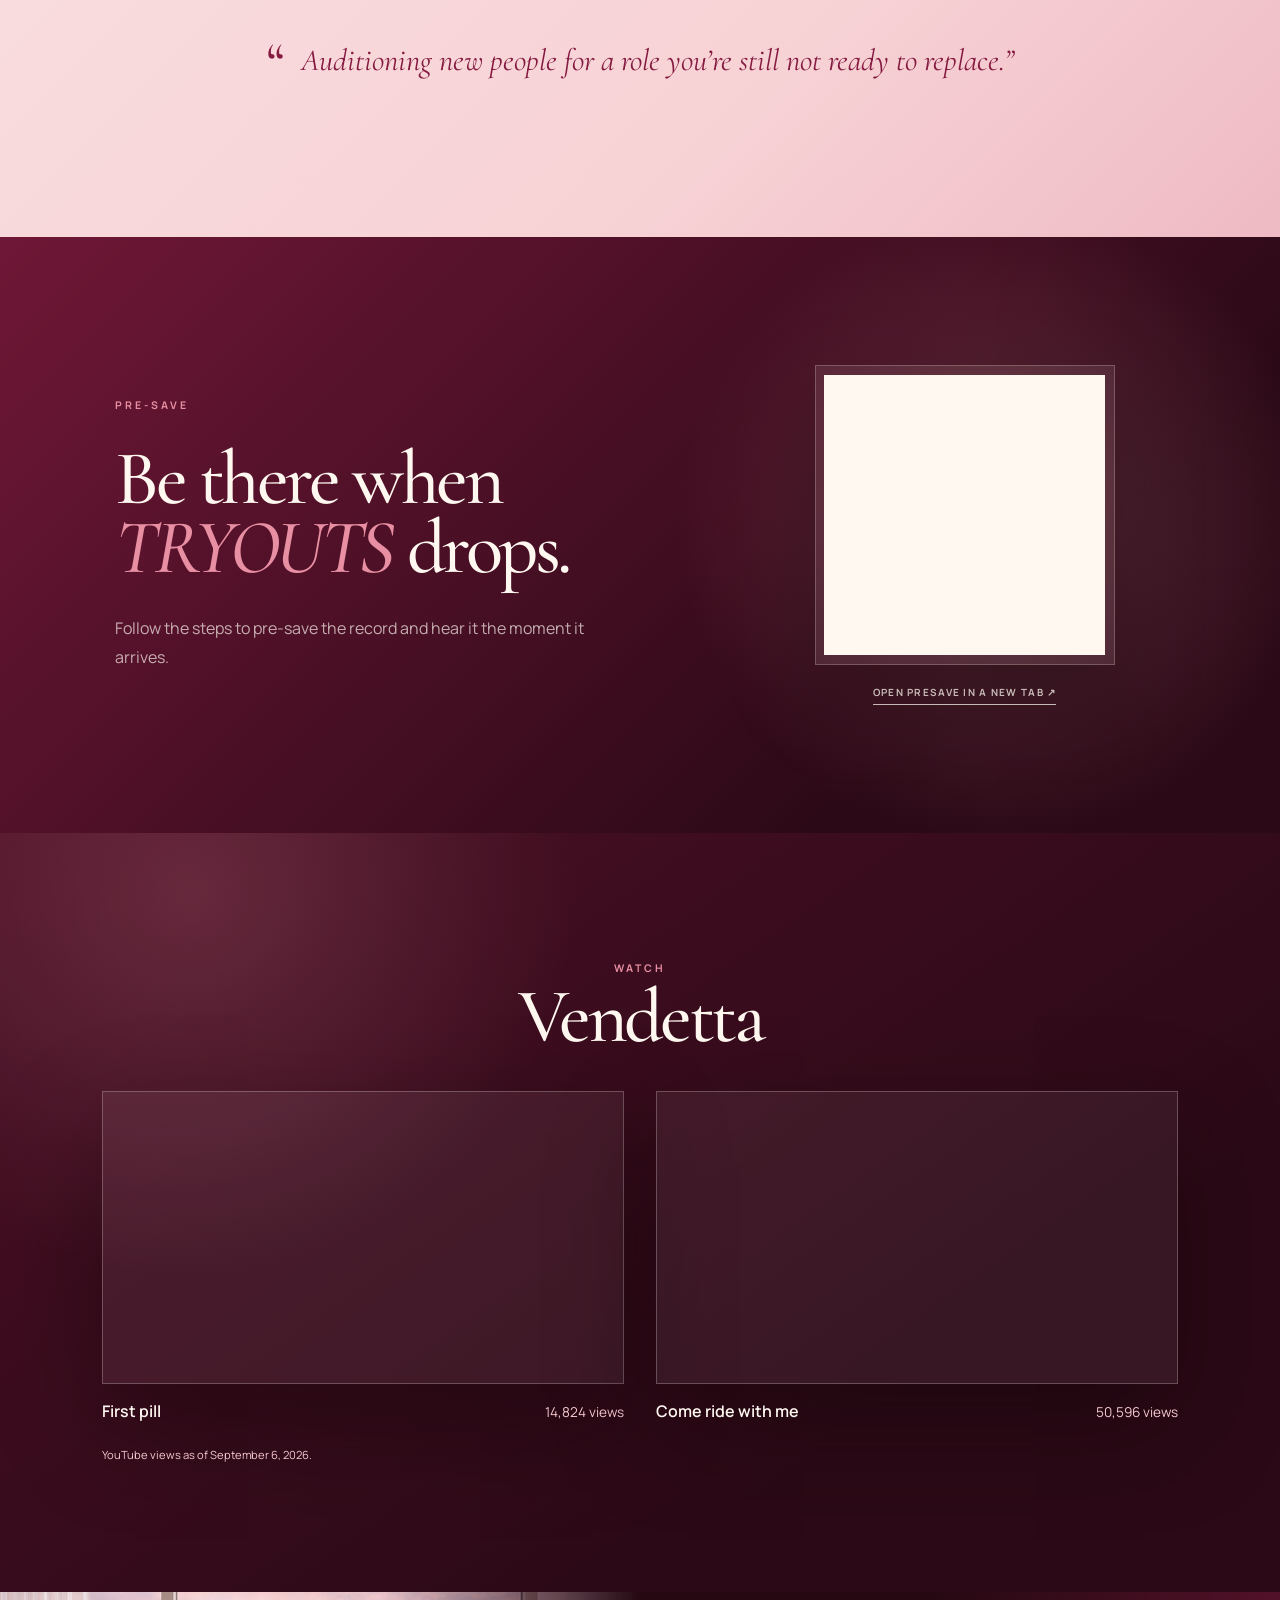
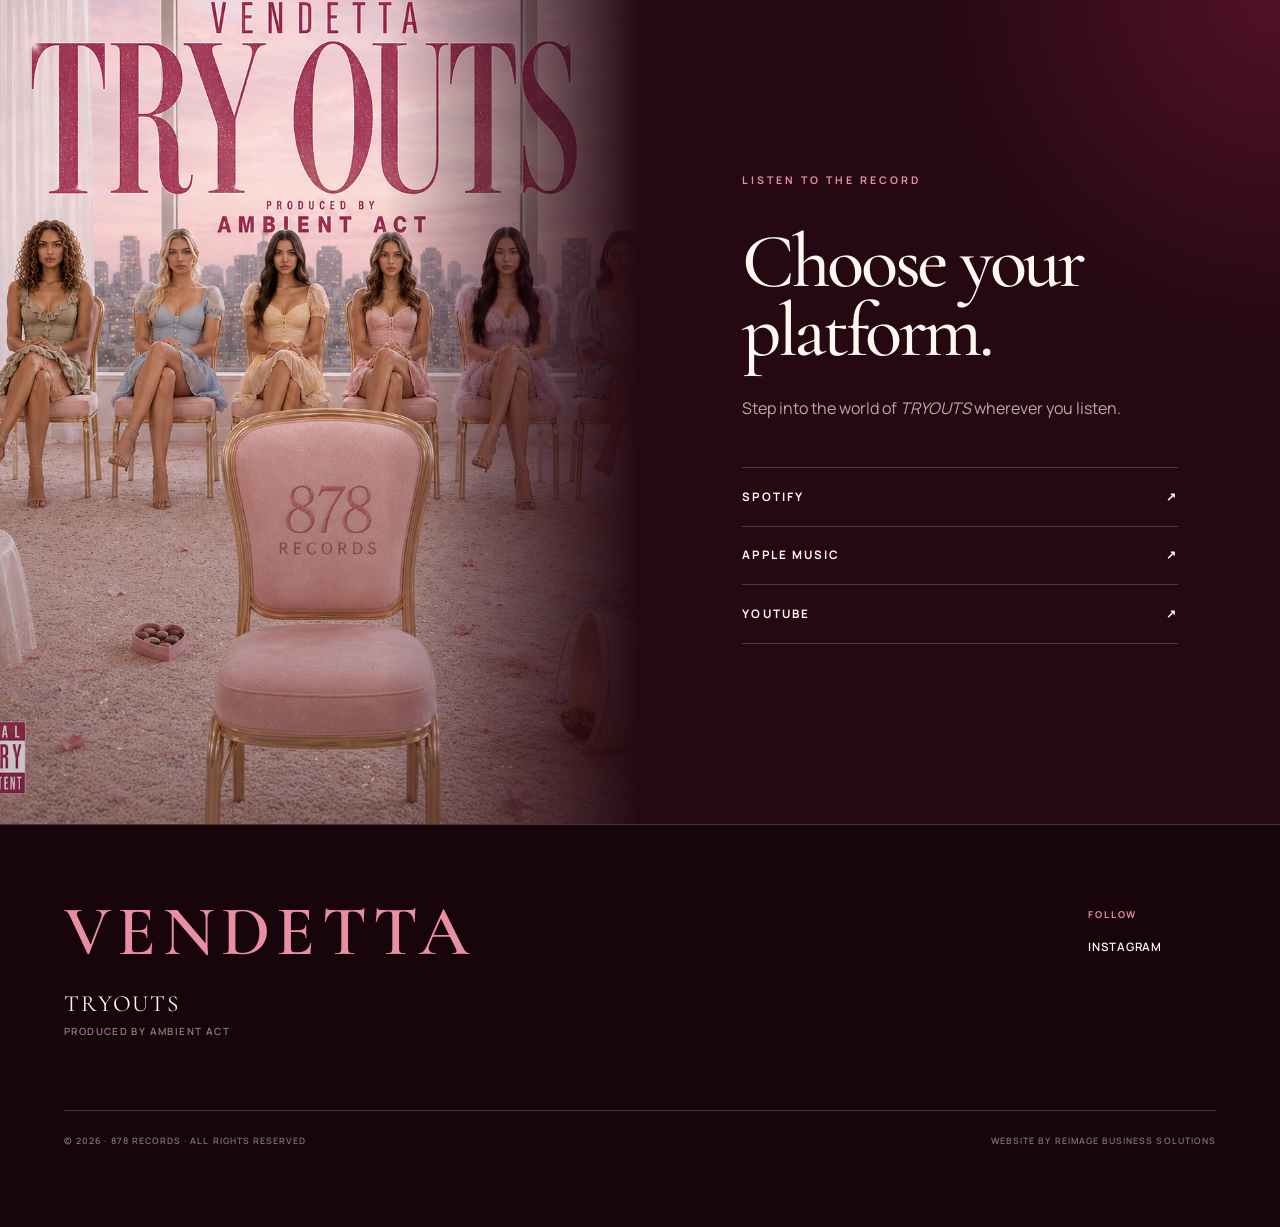
==== commit df0ea9bb: "Add files via upload" ====
--- a/index.html
+++ b/index.html
@@ -67,7 +67,7 @@
 
         <blockquote>
           <span aria-hidden="true">“</span>
-          <p>Auditioning new people for a role you’re still not ready to replace.</p>
+          <p>Auditioning new people for a role you’re still not ready to replace.”</p>
         </blockquote>
       </section>
 
@@ -99,17 +99,41 @@
           <h2 id="videos-title">Vendetta</h2>
         </div>
 
-        <div class="featured-video">
-          <iframe
-            src="https://www.youtube-nocookie.com/embed/-ztHbjthl_A"
-            title="Vendetta featured video on YouTube"
-            loading="lazy"
-            allow="accelerometer; autoplay; clipboard-write; encrypted-media; gyroscope; picture-in-picture; web-share"
-            allowfullscreen>
-          </iframe>
+        <div class="video-grid">
+          <article class="video-card" aria-labelledby="first-pill-title">
+            <div class="featured-video">
+              <iframe
+                src="https://www.youtube-nocookie.com/embed/-ztHbjthl_A"
+                title="First pill — Vendetta and Ambient Act"
+                loading="lazy"
+                allow="accelerometer; autoplay; clipboard-write; encrypted-media; gyroscope; picture-in-picture; web-share"
+                referrerpolicy="strict-origin-when-cross-origin"
+                allowfullscreen>
+              </iframe>
+            </div>
+            <div class="video-caption">
+              <h3 id="first-pill-title"><a href="https://www.youtube.com/watch?v=-ztHbjthl_A" target="_blank" rel="noopener noreferrer">First pill</a></h3>
+              <p>14,824 views</p>
+            </div>
+          </article>
+          <article class="video-card" aria-labelledby="come-ride-title">
+            <div class="featured-video">
+              <iframe
+                src="https://www.youtube-nocookie.com/embed/Fo9qMPSjpgY"
+                title="Come ride with me — Vendetta and Ambient Act"
+                loading="lazy"
+                allow="accelerometer; autoplay; clipboard-write; encrypted-media; gyroscope; picture-in-picture; web-share"
+                referrerpolicy="strict-origin-when-cross-origin"
+                allowfullscreen>
+              </iframe>
+            </div>
+            <div class="video-caption">
+              <h3 id="come-ride-title"><a href="https://www.youtube.com/watch?v=Fo9qMPSjpgY" target="_blank" rel="noopener noreferrer">Come ride with me</a></h3>
+              <p>50,596 views</p>
+            </div>
+          </article>
         </div>
-
-        <a class="youtube-watch-link" href="https://www.youtube.com/watch?v=-ztHbjthl_A" target="_blank" rel="noreferrer">Watch on YouTube</a>
+        <p class="video-count-note">YouTube views as of <time datetime="2026-09-06">September 6, 2026</time>.</p>
       </section>
 
       <section class="listen" id="listen" aria-labelledby="listen-title">
--- a/styles.css
+++ b/styles.css
@@ -370,16 +370,16 @@
 
 blockquote > span {
   font-family: "Cormorant Garamond", Georgia, serif;
-  font-size: 6rem;
+  font-size: 3.5rem;
   line-height: 0.75;
 }
 
 blockquote p {
   margin: 0;
   font-family: "Cormorant Garamond", Georgia, serif;
-  font-size: clamp(2.4rem, 4.2vw, 4.7rem);
+  font-size: clamp(1.5rem, 2.4vw, 2.6rem);
   font-style: italic;
-  line-height: 1;
+  line-height: 1.3;
 }
 
 .presave {
@@ -490,8 +490,26 @@
   text-align: center;
 }
 
+.video-grid {
+  display: grid;
+  grid-template-columns: repeat(2, minmax(0, 1fr));
+  gap: 2rem;
+  width: min(100%, 70rem);
+}
+
+.video-card { min-width: 0; }
+.video-caption { display: flex; flex-wrap: wrap; align-items: baseline; justify-content: space-between; gap: 0.4rem 1rem; margin-top: 1rem; }
+.video-caption h3 { margin: 0; font-size: 1rem; font-weight: 600; }
+.video-caption a:hover { color: var(--rose); }
+.video-caption p { margin: 0; color: var(--blush); font-size: 0.85rem; white-space: nowrap; }
+.video-count-note { width: min(100%, 70rem); margin: 1.5rem 0 0; color: var(--blush); font-size: 0.7rem; line-height: 1.6; }
+
+@media (max-width: 760px) {
+  .video-grid { grid-template-columns: minmax(0, 1fr); gap: 2rem; }
+}
+
 .featured-video {
-  width: min(80%, 56rem);
+  width: 100%;
   aspect-ratio: 16 / 9;
   border: 1px solid rgba(255, 248, 241, 0.24);
   padding: clamp(0.35rem, 0.7vw, 0.65rem);
@@ -924,76 +942,49 @@
 }
 
 /* TRYOUTS show and ticket page */
-.show-page { background: #260913; }
-.show-page .site-header { position: relative; max-width: 1280px; margin: auto; padding: 1.8rem 2rem; }
-.show-page .header-link { font-size: 0.65rem; letter-spacing: 0.08em; }
-.show-hero { display: grid; grid-template-columns: minmax(0, 1fr) minmax(0, 1.1fr); align-items: center; gap: clamp(3rem, 6vw, 6rem); max-width: 1200px; margin: auto; padding: 3rem 2rem 4rem; color: var(--cream); }
-.show-artwork { min-width: 0; }
-.show-cover { width: 100%; aspect-ratio: 1; object-fit: cover; border: 1px solid #ffffff26; box-shadow: 0 24px 60px #10000655; }
-.show-artwork > p { display: flex; justify-content: space-between; gap: 1rem; color: var(--rose); font-size: 0.75rem; letter-spacing: 0.05em; line-height: 1.6; }
-.show-artwork > p span { color: var(--blush); font-size: 0.65rem; letter-spacing: 0; }
-.show-copy .section-number { margin: 0 0 1rem; color: var(--rose); font-size: 0.7rem; letter-spacing: 0.15em; }
-.show-copy h1 { margin: 0; font-family: "Cormorant Garamond", Georgia, serif; font-size: clamp(2.8rem, 4.8vw, 4.25rem); font-weight: 500; line-height: 1.02; letter-spacing: -0.04em; }
-.show-copy h1 em { color: var(--rose); font-weight: 500; }
-.show-details { display: grid; grid-template-columns: 1fr 1.2fr; gap: 1rem; margin: 1.6rem 0; padding: 1.2rem 0; border-block: 1px solid var(--line-light); }
-.show-details dt { margin-bottom: 0.45rem; color: var(--rose); font-size: 0.65rem; font-weight: 700; letter-spacing: 0.12em; text-transform: uppercase; }
-.show-details dd { margin: 0; font-size: 0.95rem; font-weight: 600; line-height: 1.5; }
-.show-details dd span { display: block; color: var(--blush); font-size: 0.85rem; font-weight: 400; }
-.ticket-price { display: flex; align-items: center; justify-content: space-between; gap: 0.6rem; margin-bottom: 1rem; }
-.show-performers { margin: 0 0 1.5rem; }
-.show-performers h2 { margin: 0 0 0.5rem; color: var(--rose); font-size: 0.65rem; font-weight: 700; letter-spacing: 0.12em; text-transform: uppercase; }
-.show-performers p { margin: 0; font-size: 0.85rem; line-height: 1.8; }
-.show-performers p span { padding-inline: 0.2rem; color: var(--rose); }
-.show-performers em { color: var(--blush); font-style: normal; white-space: nowrap; }
-.ticket-price > div > strong { display: block; font-size: 2rem; font-weight: 600; letter-spacing: -0.05em; line-height: 1.2; }
-.ticket-price > div > span { display: block; margin-top: 0.3rem; color: var(--blush); font-size: 0.75rem; line-height: 1.5; }
-.ticket-availability { display: flex; align-items: center; gap: 0.5rem; flex-shrink: 0; margin: 0; padding: 0.5rem 0.65rem; border: 1px solid #e88fa340; border-radius: 4px; color: var(--blush); font-size: 0.7rem; }
-.ticket-availability > span { width: 5px; height: 5px; border-radius: 50%; background: var(--rose); }
-.show-ticket .purchase-button { min-height: 56px; padding: 1rem; justify-content: space-between; border: 0; border-radius: 6px; background: var(--blush); color: var(--ink); box-shadow: none; font-size: 0.9rem; letter-spacing: 0; text-transform: none; }
+.show-page { background: #260913; color: var(--cream); }
+.show-page .site-header { position: relative; max-width: 1100px; margin: auto; padding: 1.8rem 2rem; }
+.show-page .header-link { font-size: 0.65rem; letter-spacing: 0.06em; }
+.show-main { width: min(100% - 3rem, 36rem); margin: 2.5rem auto 4rem; }
+.show-eyebrow { margin: 0 0 0.6rem; color: var(--rose); font-size: 0.75rem; font-weight: 600; letter-spacing: 0.13em; text-transform: uppercase; }
+.show-hero h1 { margin: 0; font-family: "Cormorant Garamond", Georgia, serif; font-size: clamp(4rem, 12vw, 6rem); font-weight: 500; letter-spacing: -0.04em; line-height: 1; }
+.show-details { margin: 1.4rem 0 1rem; }
+.show-details p { margin: 0.35rem 0; font-size: 1rem; line-height: 1.6; }
+.show-details .show-date { font-size: 1.2rem; font-weight: 600; }
+.show-performers { margin: 0; font-size: 0.85rem; line-height: 1.8; }
+.show-performers span { color: var(--blush); margin-right: 0.35rem; }
+.show-ticket { margin-top: 2rem; padding-top: 1.5rem; border-top: 1px solid var(--line-light); }
+.ticket-price { display: flex; align-items: center; gap: 1.25rem; margin-bottom: 1.3rem; }
+.ticket-price > strong { font-size: 2rem; font-weight: 600; letter-spacing: -0.04em; }
+.ticket-price > p { margin: 0; font-size: 0.9rem; line-height: 1.6; }
+.ticket-price > p > span { display: block; color: var(--blush); font-size: 0.8rem; }
+.show-ticket .purchase-button { min-height: 56px; padding: 1rem; border: 0; border-radius: 4px; background: var(--blush); color: var(--ink); box-shadow: none; font-size: 1rem; letter-spacing: 0; text-transform: none; }
 .show-ticket .purchase-button:hover { background: var(--cream); }
-.ticket-delivery { margin: 0.85rem 0 0; color: var(--blush); font-size: 0.8rem; line-height: 1.65; }
-.show-countdown { display: flex; align-items: center; justify-content: space-between; gap: 1rem; margin-top: 1.5rem; padding-top: 1.2rem; border-top: 1px solid var(--line-light); }
-.countdown-label { margin: 0; color: var(--blush); font-size: 0.7rem; line-height: 1.5; }
-.countdown-units { display: flex; gap: 1.2rem; }
-.countdown-units > div { display: grid; gap: 0.2rem; text-align: center; }
-.countdown-units strong { font-size: 1.15rem; font-weight: 500; font-variant-numeric: tabular-nums; }
-.countdown-units span { color: var(--rose); font-size: 0.6rem; }
-.ticket-steps { padding: 3rem max(2rem, calc((100vw - 1136px) / 2)); background: var(--cream); }
-.ticket-steps h2 { margin: 0 0 1.8rem; font-size: 1.3rem; font-weight: 600; letter-spacing: -0.03em; }
-.ticket-steps ol { display: grid; grid-template-columns: repeat(3, minmax(0, 1fr)); gap: 2.5rem; padding: 0; margin: 0; list-style: none; }
-.ticket-steps li { display: flex; align-items: flex-start; gap: 0.9rem; }
-.ticket-steps li > span { padding-top: 0.15rem; color: var(--wine); font-size: 0.8rem; }
-.ticket-steps h3 { margin: 0 0 0.5rem; font-size: 0.95rem; }
-.ticket-steps p { margin: 0; color: #64414c; font-size: 0.85rem; line-height: 1.7; }
-.show-album { display: grid; grid-template-columns: 1fr 1fr; gap: 4rem; padding: 4rem max(2rem, calc((100vw - 1136px) / 2)); background: var(--powder); }
-.show-album .section-number { margin-bottom: 1.25rem; }
-.show-album h2 { max-width: 26rem; margin: 0; font-family: "Cormorant Garamond", Georgia, serif; font-size: 3rem; font-weight: 500; line-height: 1.05; letter-spacing: -0.035em; }
-.show-album h2 em { color: var(--wine); font-weight: 500; }
-.album-credit { margin-top: 1.5rem; font-size: 0.8rem; line-height: 1.8; color: var(--wine); }
-.album-link { display: inline-block; padding: 0.75rem 0; border-bottom: 1px solid var(--wine); font-size: 0.8rem; font-weight: 700; }
-.show-page .site-footer { padding-block: 2.5rem; }
-.show-page .footer-brand { font-size: 2rem; }
+.ticket-availability { margin: 0.75rem 0 0; text-align: center; color: var(--cream); font-size: 1rem; font-weight: 700; line-height: 1.5; }
+.ticket-entry { margin-top: 2.5rem; }
+.ticket-entry h2, .show-album h2 { margin: 0 0 0.5rem; font-size: 1rem; font-weight: 600; line-height: 1.4; }
+.ticket-entry p, .show-album p { margin: 0; color: var(--blush); font-size: 0.875rem; line-height: 1.75; }
+.show-album { display: grid; justify-items: center; gap: 1rem; margin-top: 2.5rem; padding: 2.5rem 0 0.5rem; border-top: 1px solid var(--line-light); }
+.show-album > div { text-align: center; }
+.show-cover { width: min(60%, 220px); aspect-ratio: 1; object-fit: cover; }
+.album-link { display: inline-flex; align-items: center; justify-content: center; min-height: 44px; padding: 0.75rem 0.5rem; font-size: 0.875rem; text-decoration: underline; text-underline-offset: 4px; }
+.show-countdown { margin: 0 0 1.25rem; padding: 1rem 0; background: #fff8f108; text-align: center; }
+.countdown-label { margin: 0 0 0.7rem; color: var(--blush); font-size: 0.8rem; }
+.countdown-units { display: grid; grid-template-columns: repeat(4, minmax(0, 1fr)); max-width: 24rem; margin: auto; }
+.countdown-units > div { display: grid; gap: 0.15rem; text-align: center; border-right: 1px solid var(--line-light); }
+.countdown-units > div:last-child { border-right: 0; }
+.countdown-units strong { font-size: 1.8rem; font-weight: 600; line-height: 1.2; font-variant-numeric: tabular-nums; }
+.countdown-units span { color: var(--blush); font-size: 0.7rem; }
+.show-page .site-footer { padding-block: 2rem; }
+.show-page .footer-brand { font-size: 1.75rem; }
 .show-page .footer-bottom { margin-top: 1.5rem; }
-@media (max-width: 760px) {
+@media (max-width: 600px) {
   .show-page .site-header { padding: 1.2rem; }
   .show-page .brand-mark { font-size: 1.5rem; }
-  .show-page .header-link { font-size: 0.65rem; }
-  .show-hero { grid-template-columns: minmax(0, 1fr); gap: 1.25rem; padding: 0.8rem 1.2rem 2rem; max-width: 540px; }
-  .show-artwork { display: flex; align-items: center; gap: 0.9rem; }
-  .show-cover { width: 64px; border-radius: 3px; }
-  .show-artwork > p { display: grid; gap: 0.2rem; margin: 0; font-size: 0.9rem; }
-  .show-artwork > p span { font-size: 0.7rem; }
-  .show-copy .section-number { margin-bottom: 0.7rem; font-size: 0.65rem; }
-  .show-copy h1 { font-size: clamp(2.3rem, 10.4vw, 3.4rem); }
-  .show-details { margin: 1.25rem 0; padding: 1rem 0; gap: 0.7rem; }
-  .show-details dd { font-size: 0.9rem; }
-  .ticket-price > div > strong { font-size: 1.85rem; }
-  .show-countdown { margin-top: 1.2rem; padding-top: 1rem; }
-  .countdown-units { gap: 1rem; }
-  .ticket-steps { padding: 2rem 1.2rem; }
-  .ticket-steps ol { grid-template-columns: 1fr; gap: 1.4rem; }
-  .ticket-steps h2 { font-size: 1.2rem; margin-bottom: 1.5rem; }
-  .show-album { grid-template-columns: 1fr; gap: 1.8rem; padding: 2.5rem 1.2rem; }
-  .show-album h2 { font-size: 2.6rem; }
-  .show-album .story-body { padding-top: 1.5rem; }
-}
+  .show-page .header-link { font-size: 0.6rem; }
+  .show-main { width: calc(100% - 2.4rem); margin-top: 1.5rem; margin-bottom: 2.5rem; }
+  .show-details p { font-size: 0.9rem; }
+  .show-details .show-date { font-size: 1.1rem; }
+  .show-ticket { margin-top: 1.5rem; }
+  .ticket-entry { margin-top: 2rem; }
+}
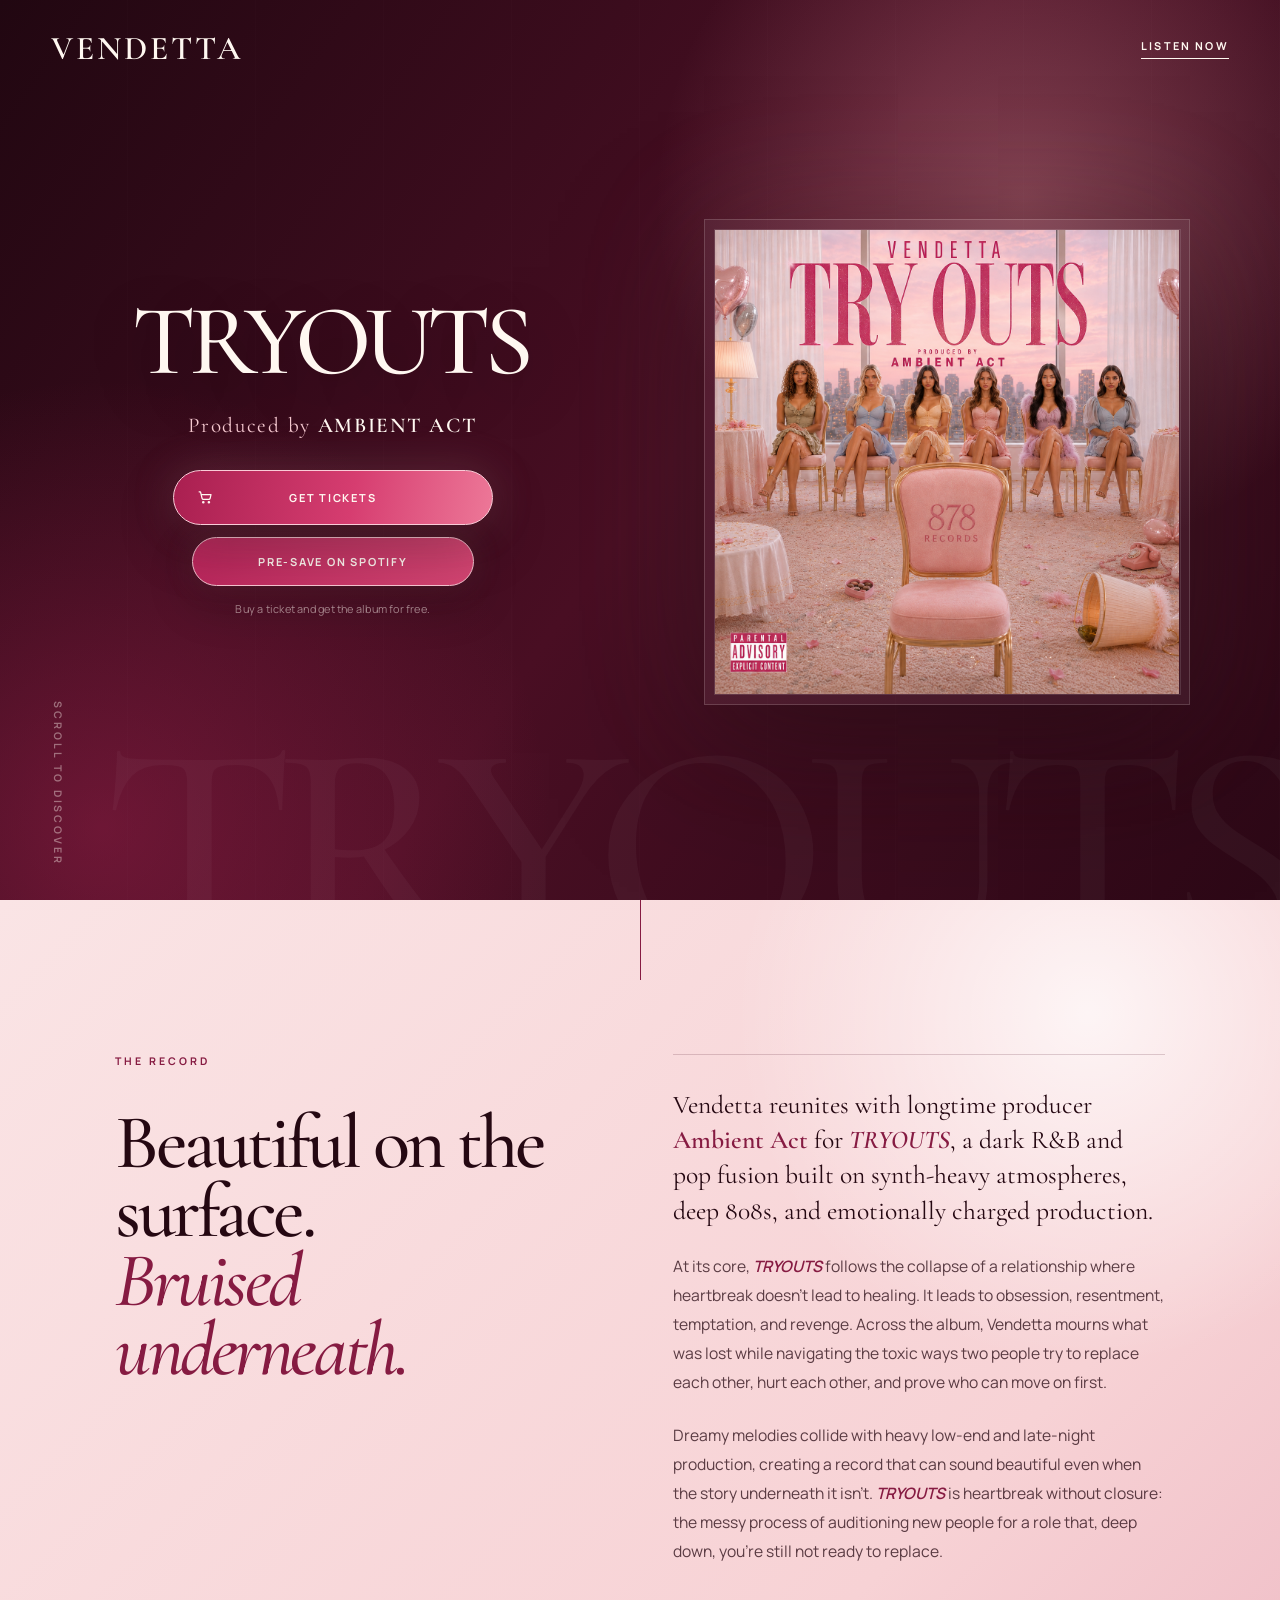
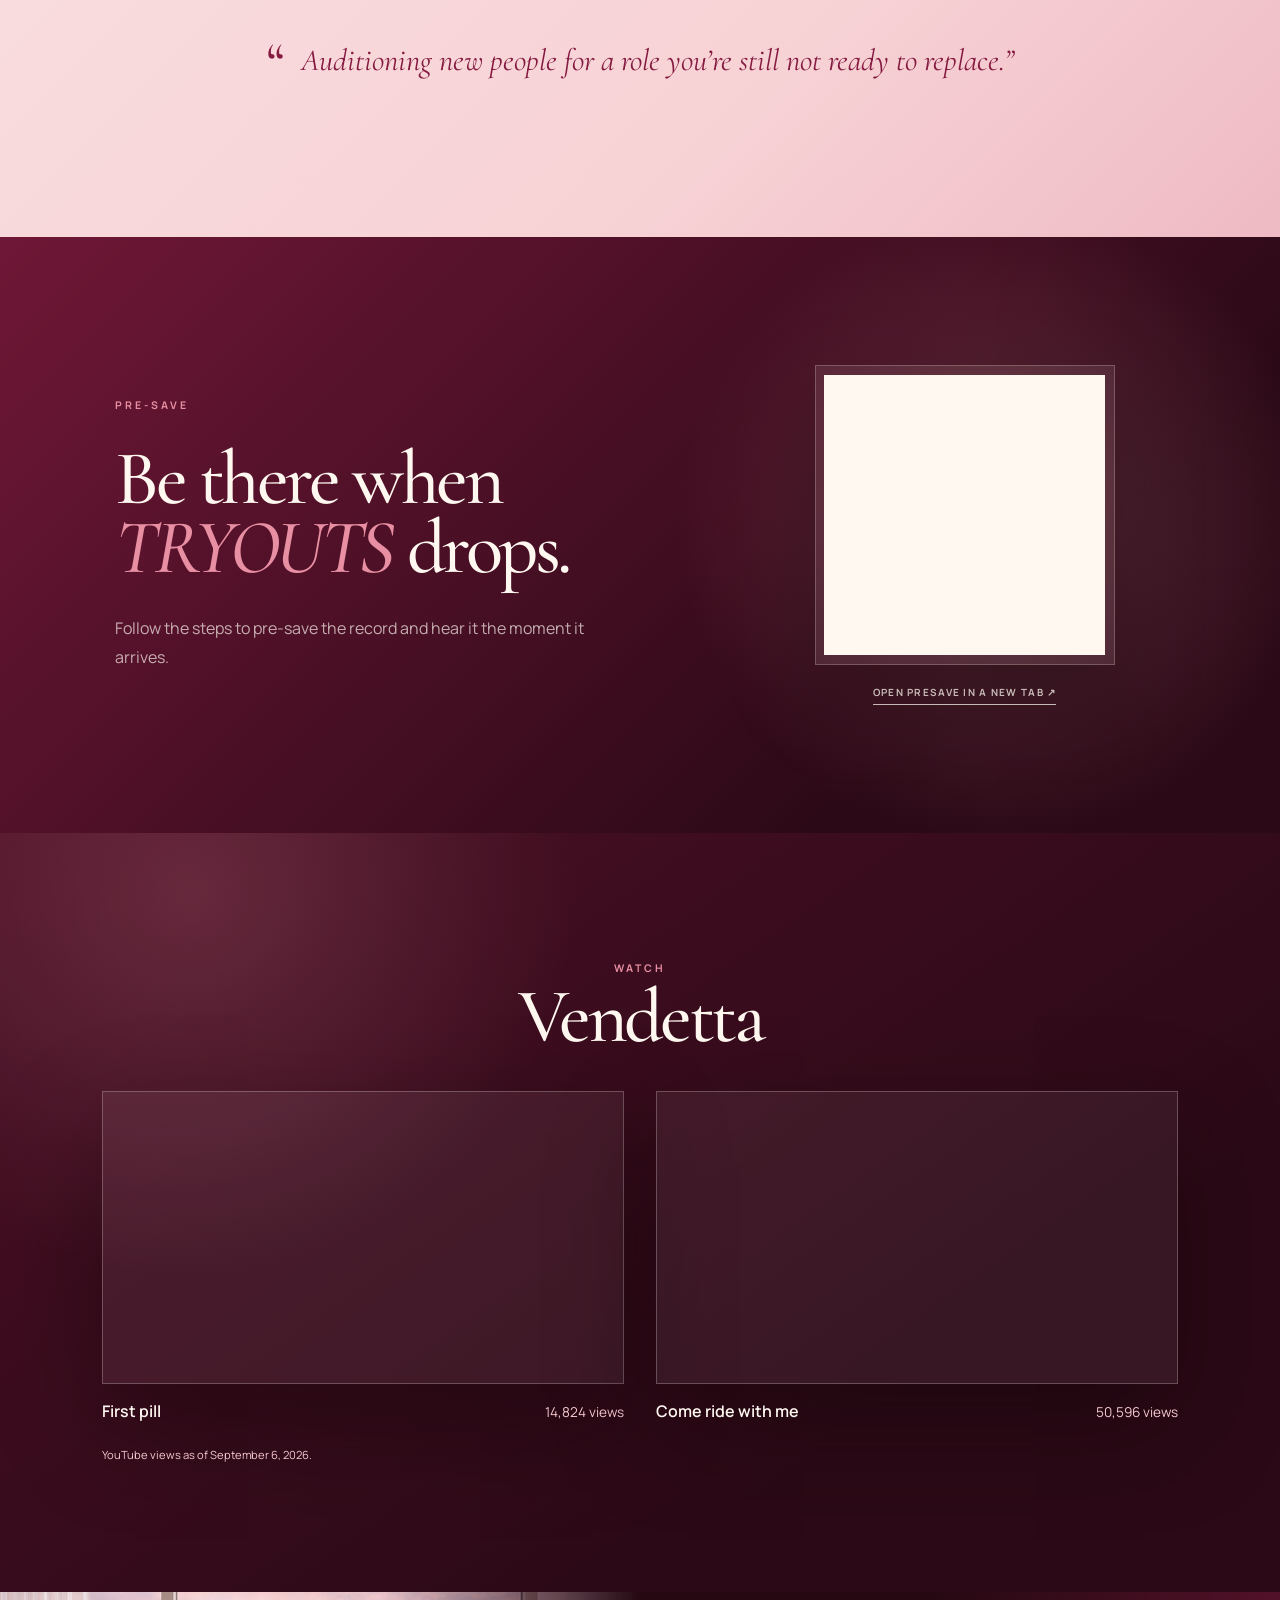
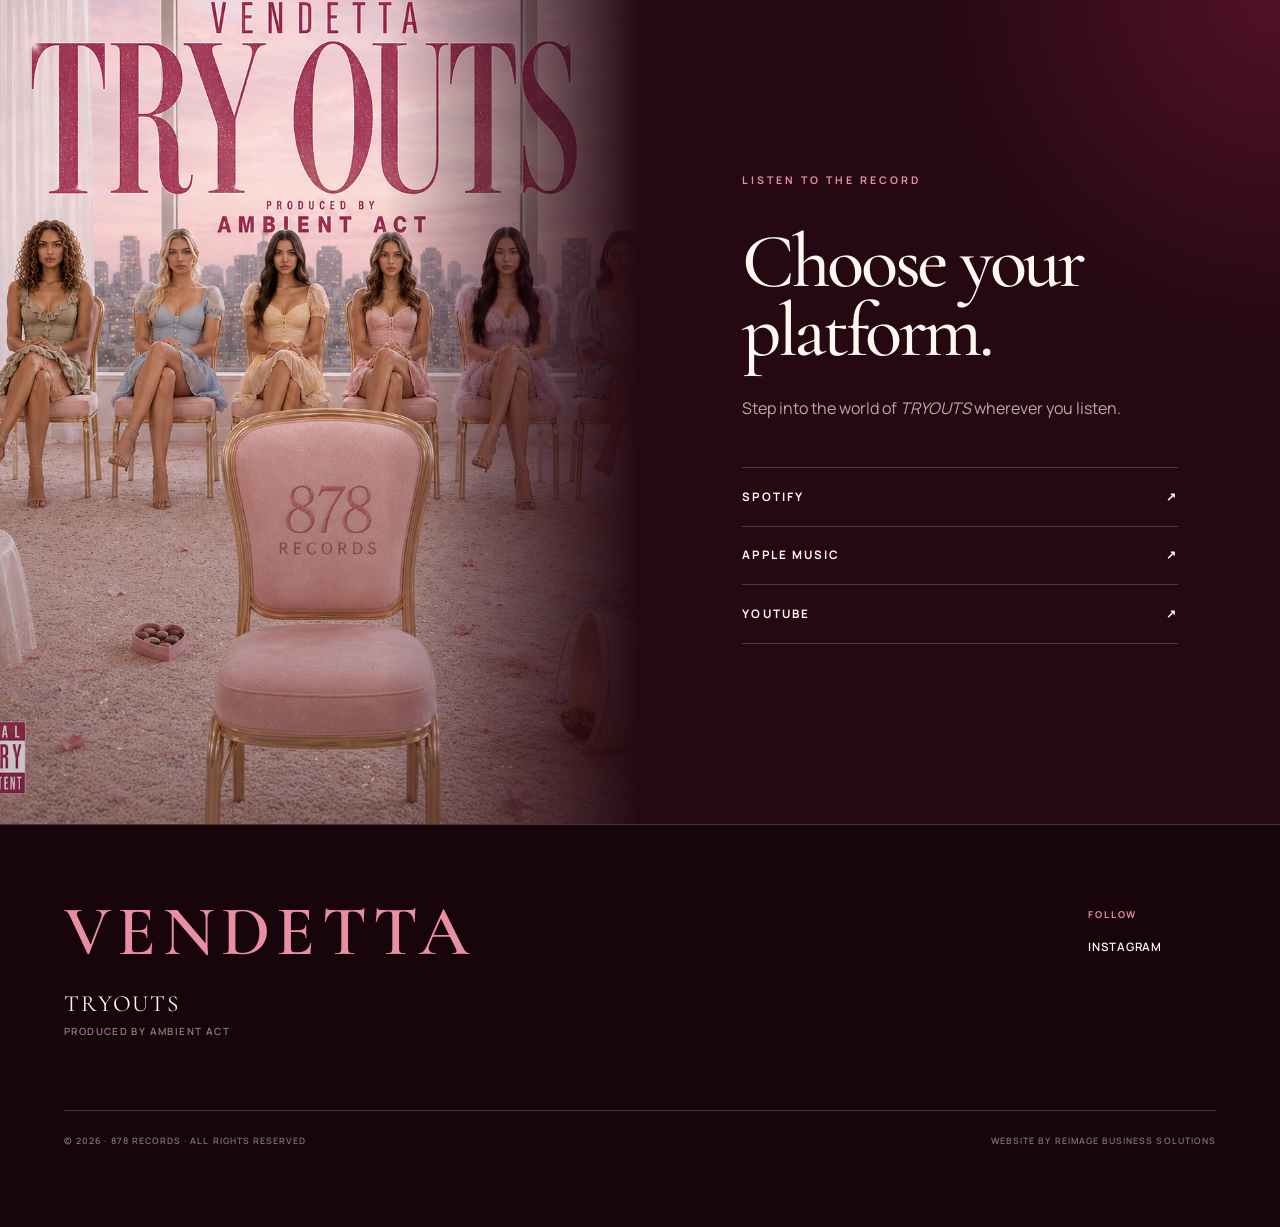
==== commit af5eb8b5: "Add files via upload" ====
--- a/index.html
+++ b/index.html
@@ -26,7 +26,6 @@
         <div class="hero-copy">
           <h1 id="release-title">Tryouts</h1>
           <p class="producer-line">Produced by <strong>Ambient Act</strong></p>
-          <p class="hero-intro">Heartbreak without closure.</p>
         </div>
 
         <figure class="cover-stage">
--- a/styles.css
+++ b/styles.css
@@ -803,9 +803,17 @@
 
   .hero {
     align-content: start;
-    gap: 2rem;
+    gap: 1.2rem;
     min-height: auto;
-    padding: 6.5rem 1.2rem 5rem;
+    padding: 5.5rem 1.2rem 2.5rem;
+  }
+
+  .hero .producer-line {
+    margin-top: 1rem;
+  }
+
+  .hero .cover-stage {
+    width: min(100%, 24rem, max(8rem, calc(100svh - 330px)));
   }
 
   .hero h1 {
@@ -947,15 +955,16 @@
 .show-page .header-link { font-size: 0.65rem; letter-spacing: 0.06em; }
 .show-main { width: min(100% - 3rem, 36rem); margin: 2.5rem auto 4rem; }
 .show-eyebrow { margin: 0 0 0.6rem; color: var(--rose); font-size: 0.75rem; font-weight: 600; letter-spacing: 0.13em; text-transform: uppercase; }
-.show-hero h1 { margin: 0; font-family: "Cormorant Garamond", Georgia, serif; font-size: clamp(4rem, 12vw, 6rem); font-weight: 500; letter-spacing: -0.04em; line-height: 1; }
+.show-hero { text-align: center; }
+.show-hero h1 { margin: 0; font-family: "Cormorant Garamond", Georgia, serif; font-size: clamp(2.7rem, 9vw, 4.5rem); font-weight: 500; letter-spacing: -0.04em; line-height: 1; }
 .show-details { margin: 1.4rem 0 1rem; }
 .show-details p { margin: 0.35rem 0; font-size: 1rem; line-height: 1.6; }
 .show-details .show-date { font-size: 1.2rem; font-weight: 600; }
 .show-performers { margin: 0; font-size: 0.85rem; line-height: 1.8; }
 .show-performers span { color: var(--blush); margin-right: 0.35rem; }
 .show-ticket { margin-top: 2rem; padding-top: 1.5rem; border-top: 1px solid var(--line-light); }
-.ticket-price { display: flex; align-items: center; gap: 1.25rem; margin-bottom: 1.3rem; }
-.ticket-price > strong { font-size: 2rem; font-weight: 600; letter-spacing: -0.04em; }
+.ticket-price { display: flex; align-items: center; justify-content: center; gap: 1.25rem; margin-bottom: 1.3rem; }
+.ticket-price > strong { flex-shrink: 0; padding-right: 0.15em; font-size: 2rem; font-weight: 600; letter-spacing: 0; line-height: 1.3; white-space: nowrap; }
 .ticket-price > p { margin: 0; font-size: 0.9rem; line-height: 1.6; }
 .ticket-price > p > span { display: block; color: var(--blush); font-size: 0.8rem; }
 .show-ticket .purchase-button { min-height: 56px; padding: 1rem; border: 0; border-radius: 4px; background: var(--blush); color: var(--ink); box-shadow: none; font-size: 1rem; letter-spacing: 0; text-transform: none; }
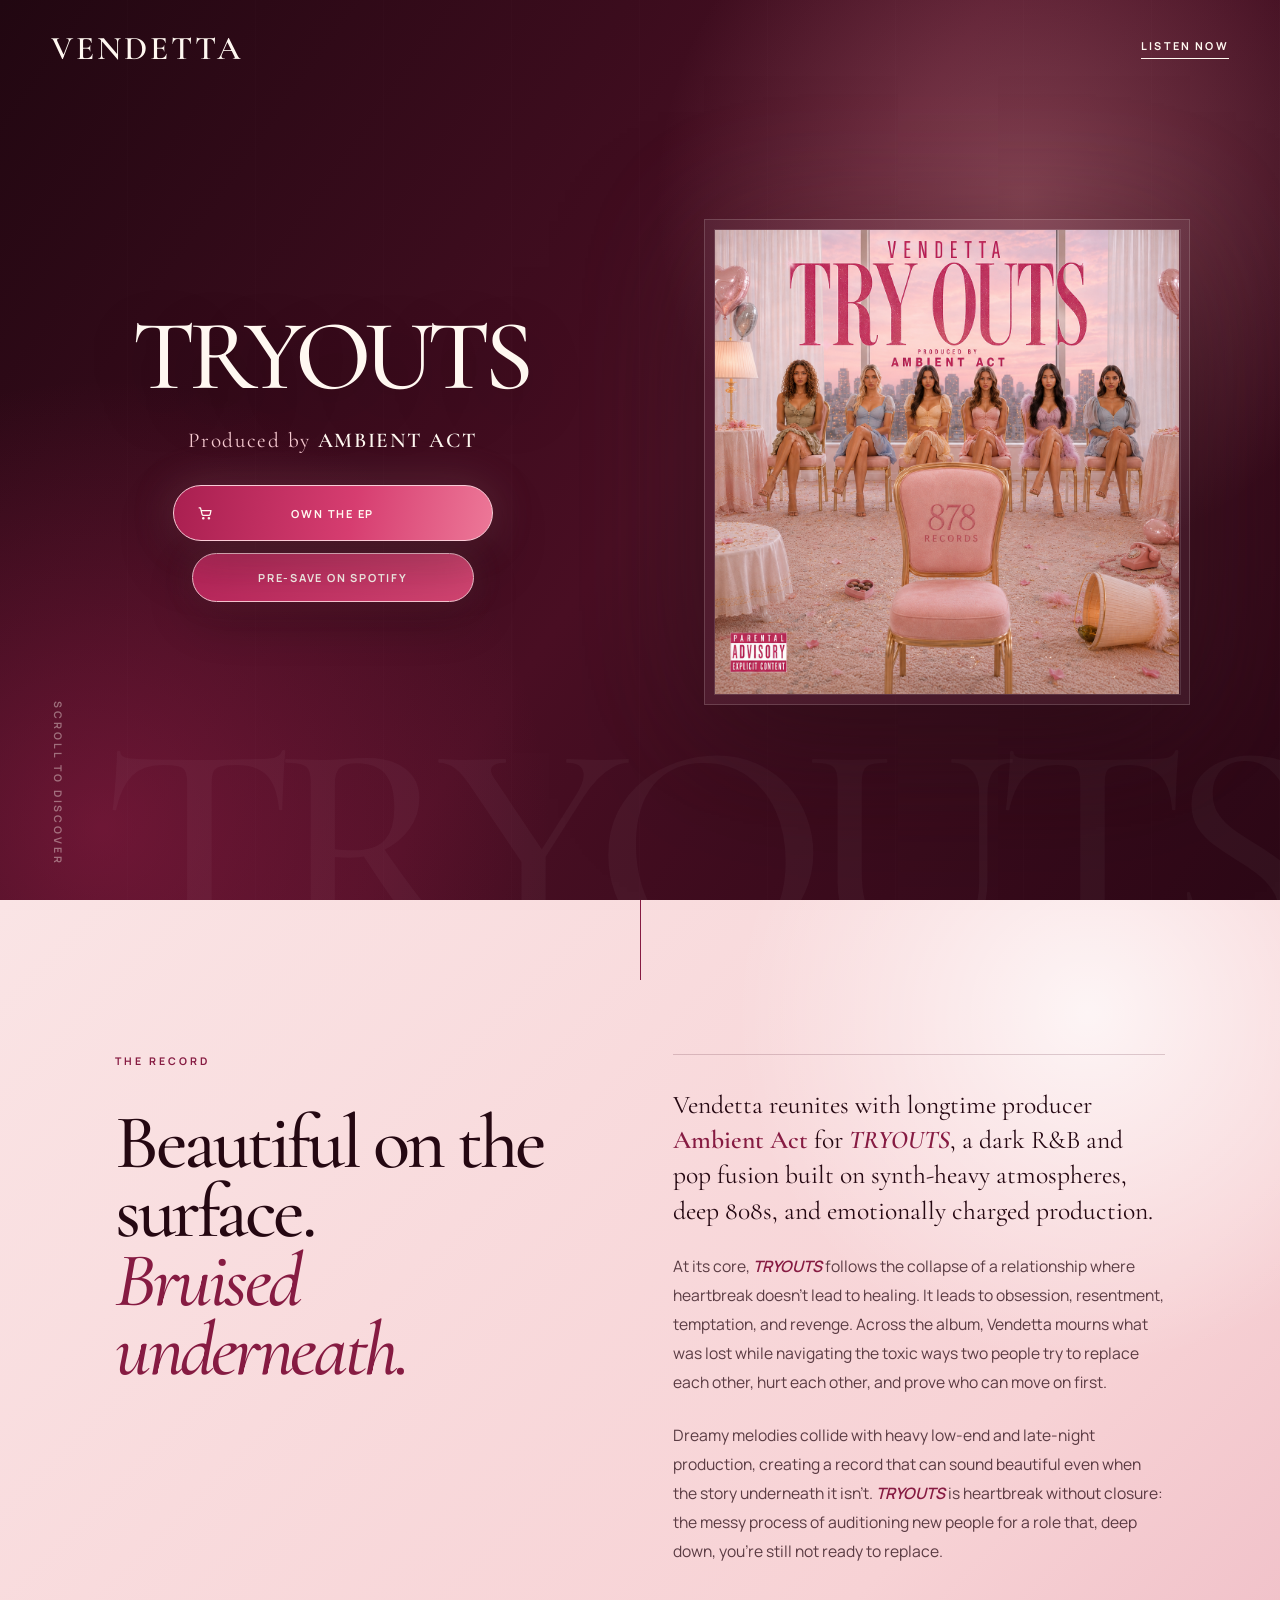
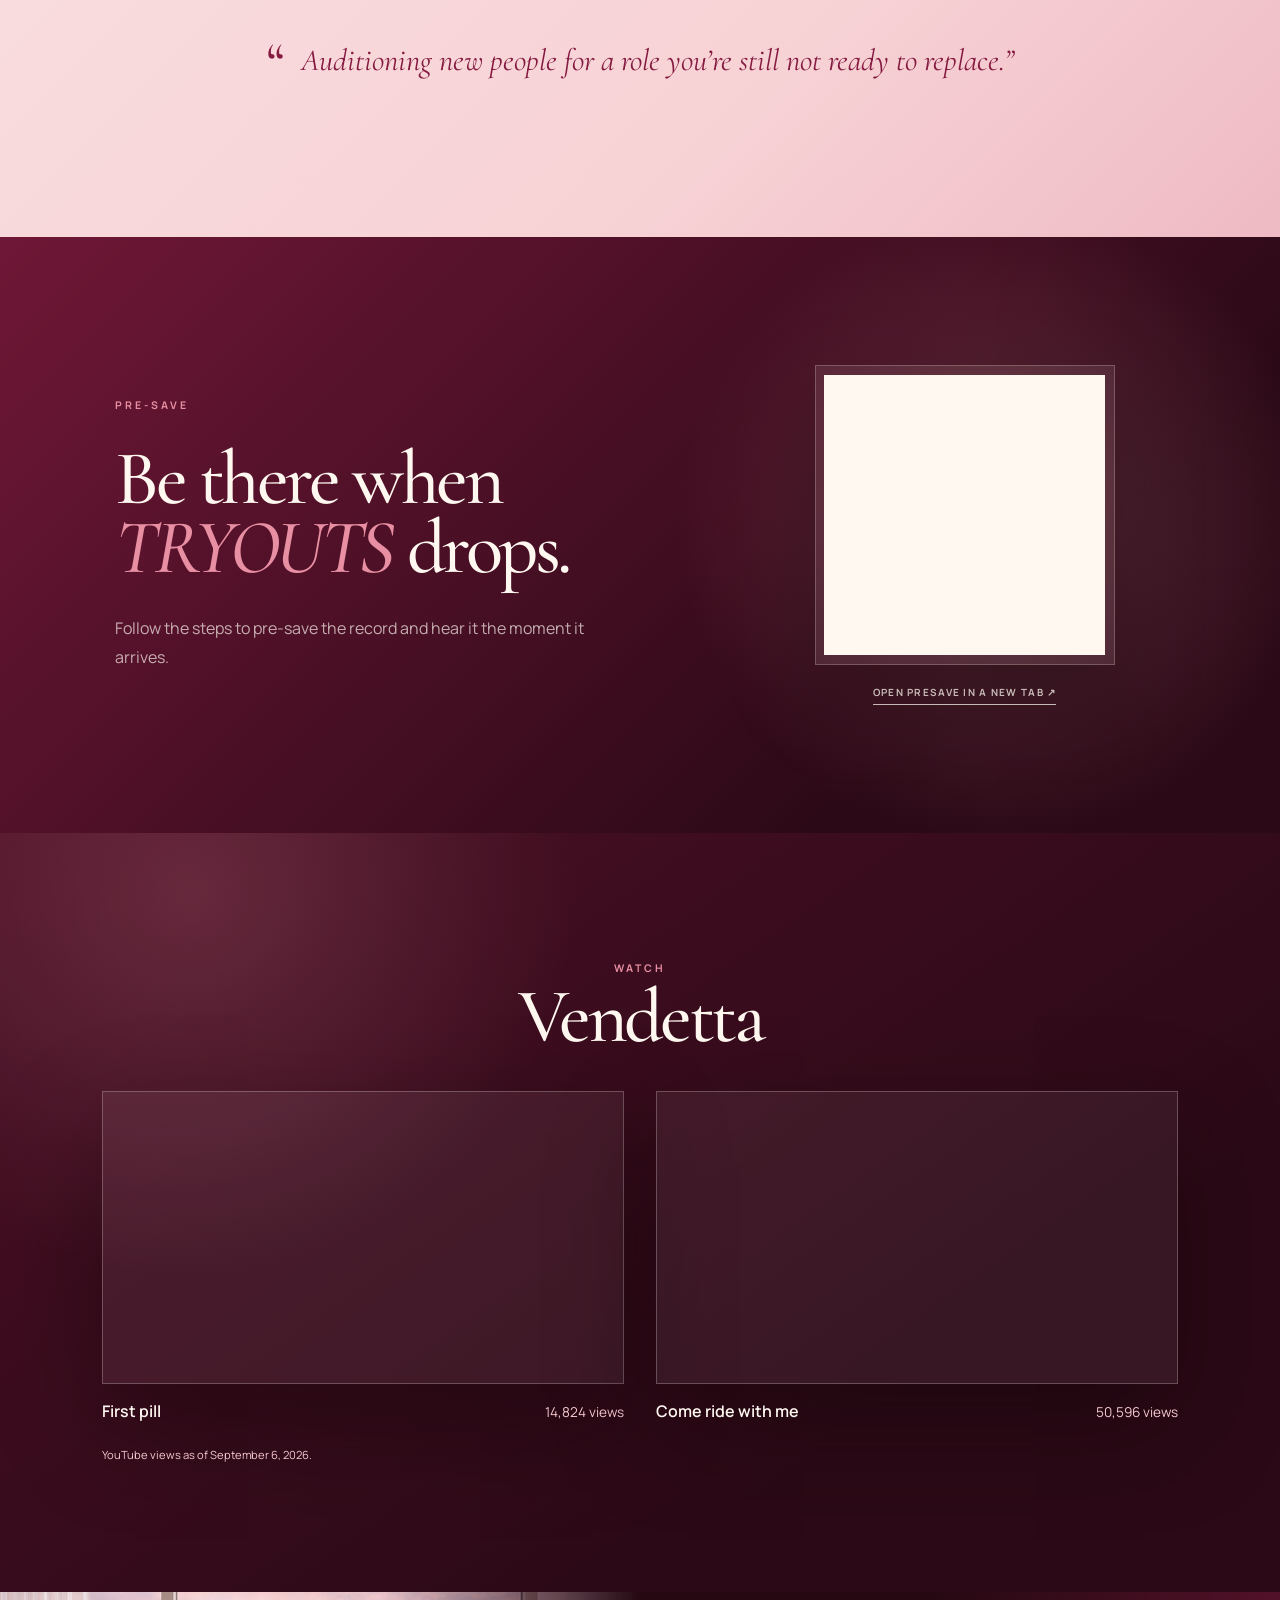
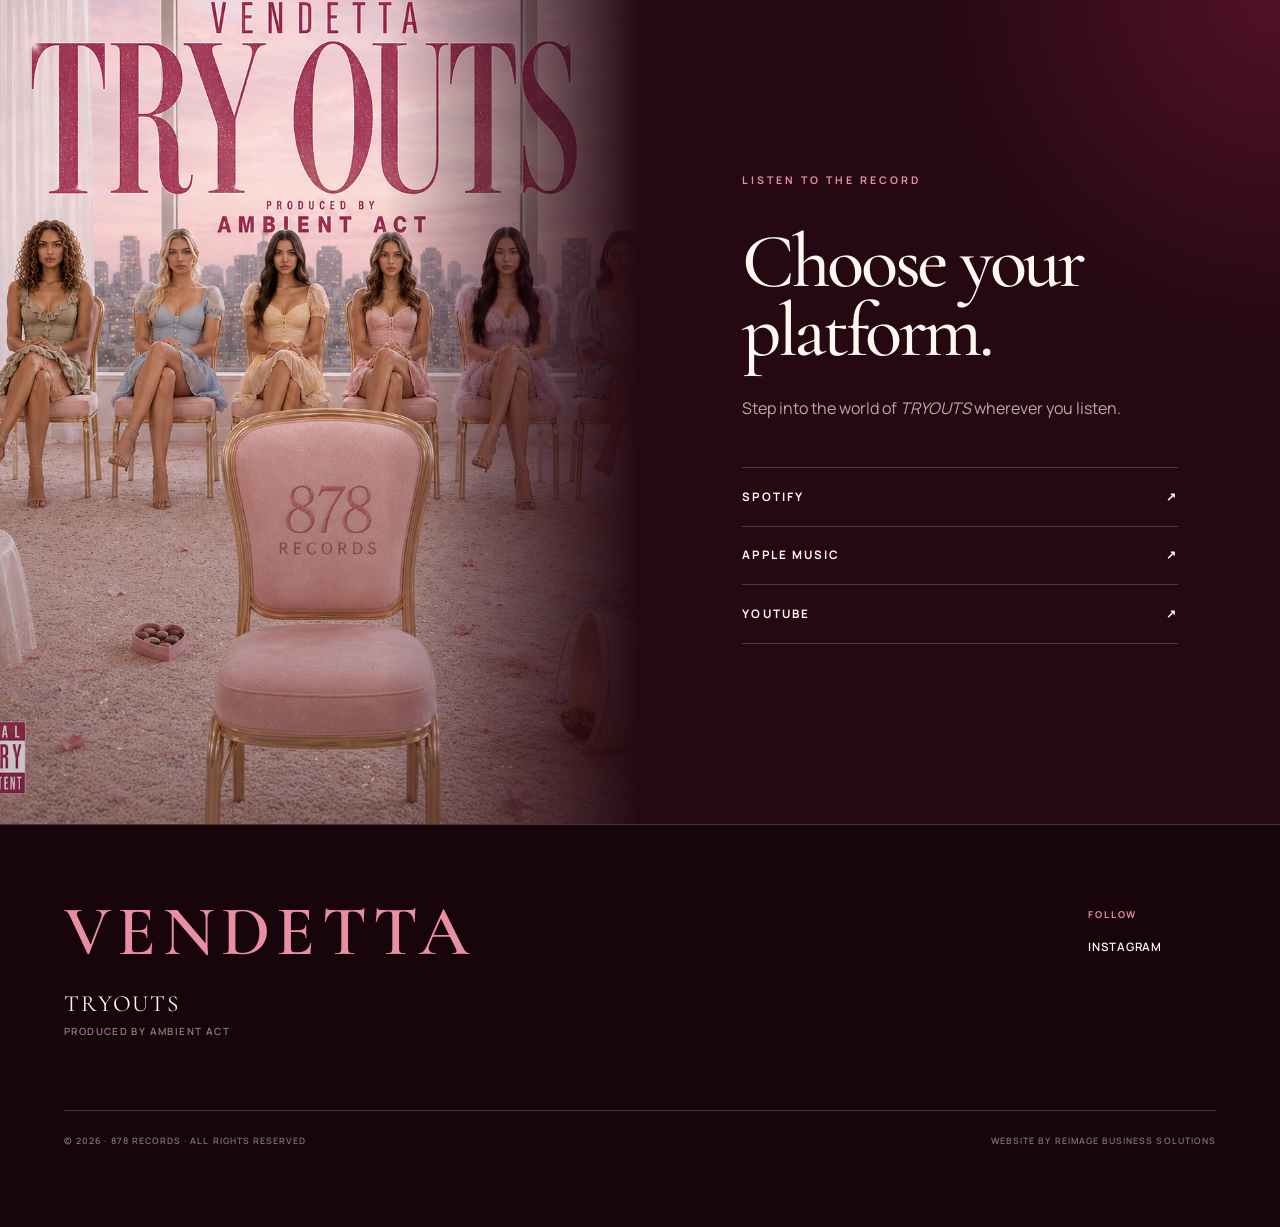
==== commit e83a808a: "Restore direct Gumroad link with Own the EP CTA" ====
--- a/index.html
+++ b/index.html
@@ -35,18 +35,17 @@
         </figure>
 
         <div class="hero-actions">
-          <a class="purchase-button" href="support.html">
+          <a class="purchase-button" href="https://krisnova13.gumroad.com/l/cnodjv?wanted=true" target="_blank" rel="noopener noreferrer">
             <svg class="purchase-icon" viewBox="0 0 24 24" aria-hidden="true" focusable="false">
               <path d="M3 4h2l2.2 9.2a2 2 0 0 0 1.95 1.55h7.7a2 2 0 0 0 1.94-1.51L20 8H6"></path>
               <circle cx="9" cy="19" r="1"></circle>
               <circle cx="17" cy="19" r="1"></circle>
             </svg>
-            <span>Get Tickets</span>
+            <span>Own the EP</span>
           </a>
           <a class="presave-button" href="https://show.co/social-unlock/4Oc5KAQ8hwvzGRJ2wKkJIW" target="_blank" rel="noopener noreferrer">
             Pre-save on Spotify
           </a>
-          <p class="support-note">Buy a ticket and get the album for free.</p>
         </div>
 
         <p class="scroll-note" aria-hidden="true">Scroll to discover</p>
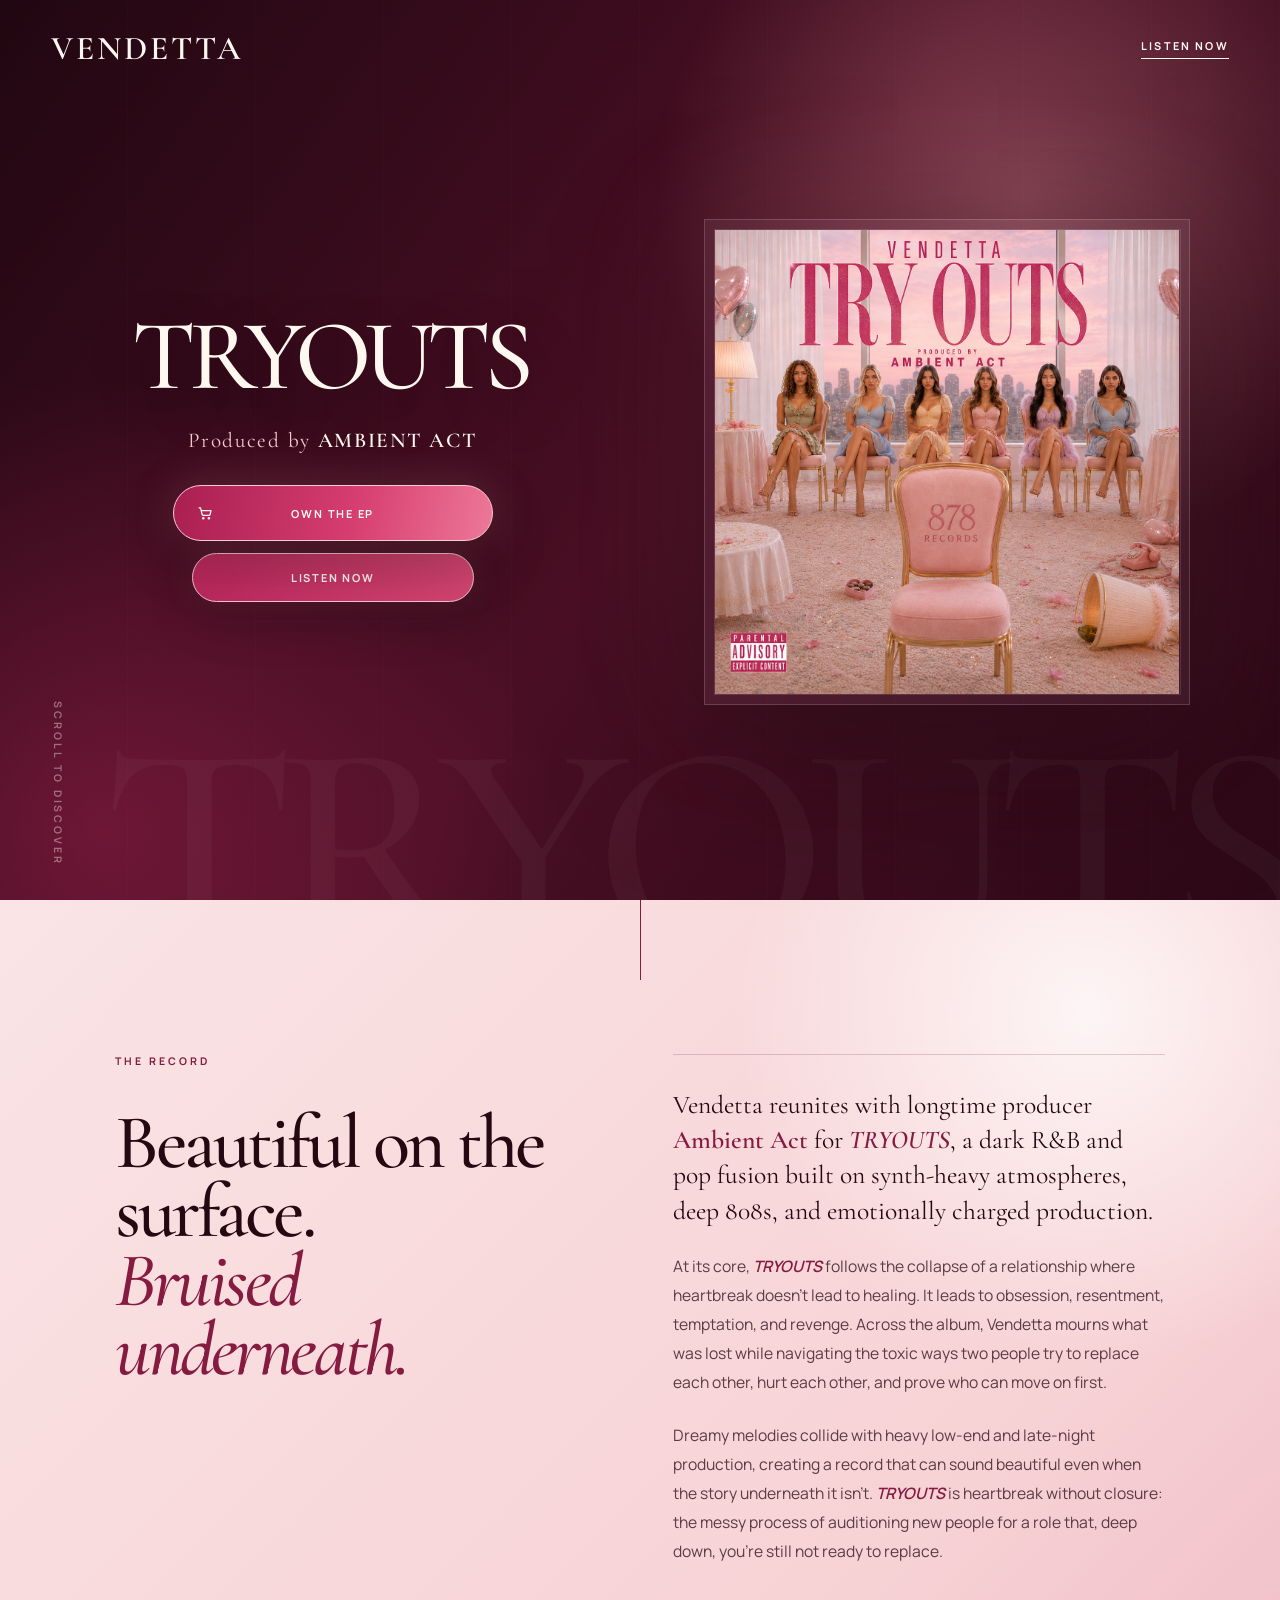
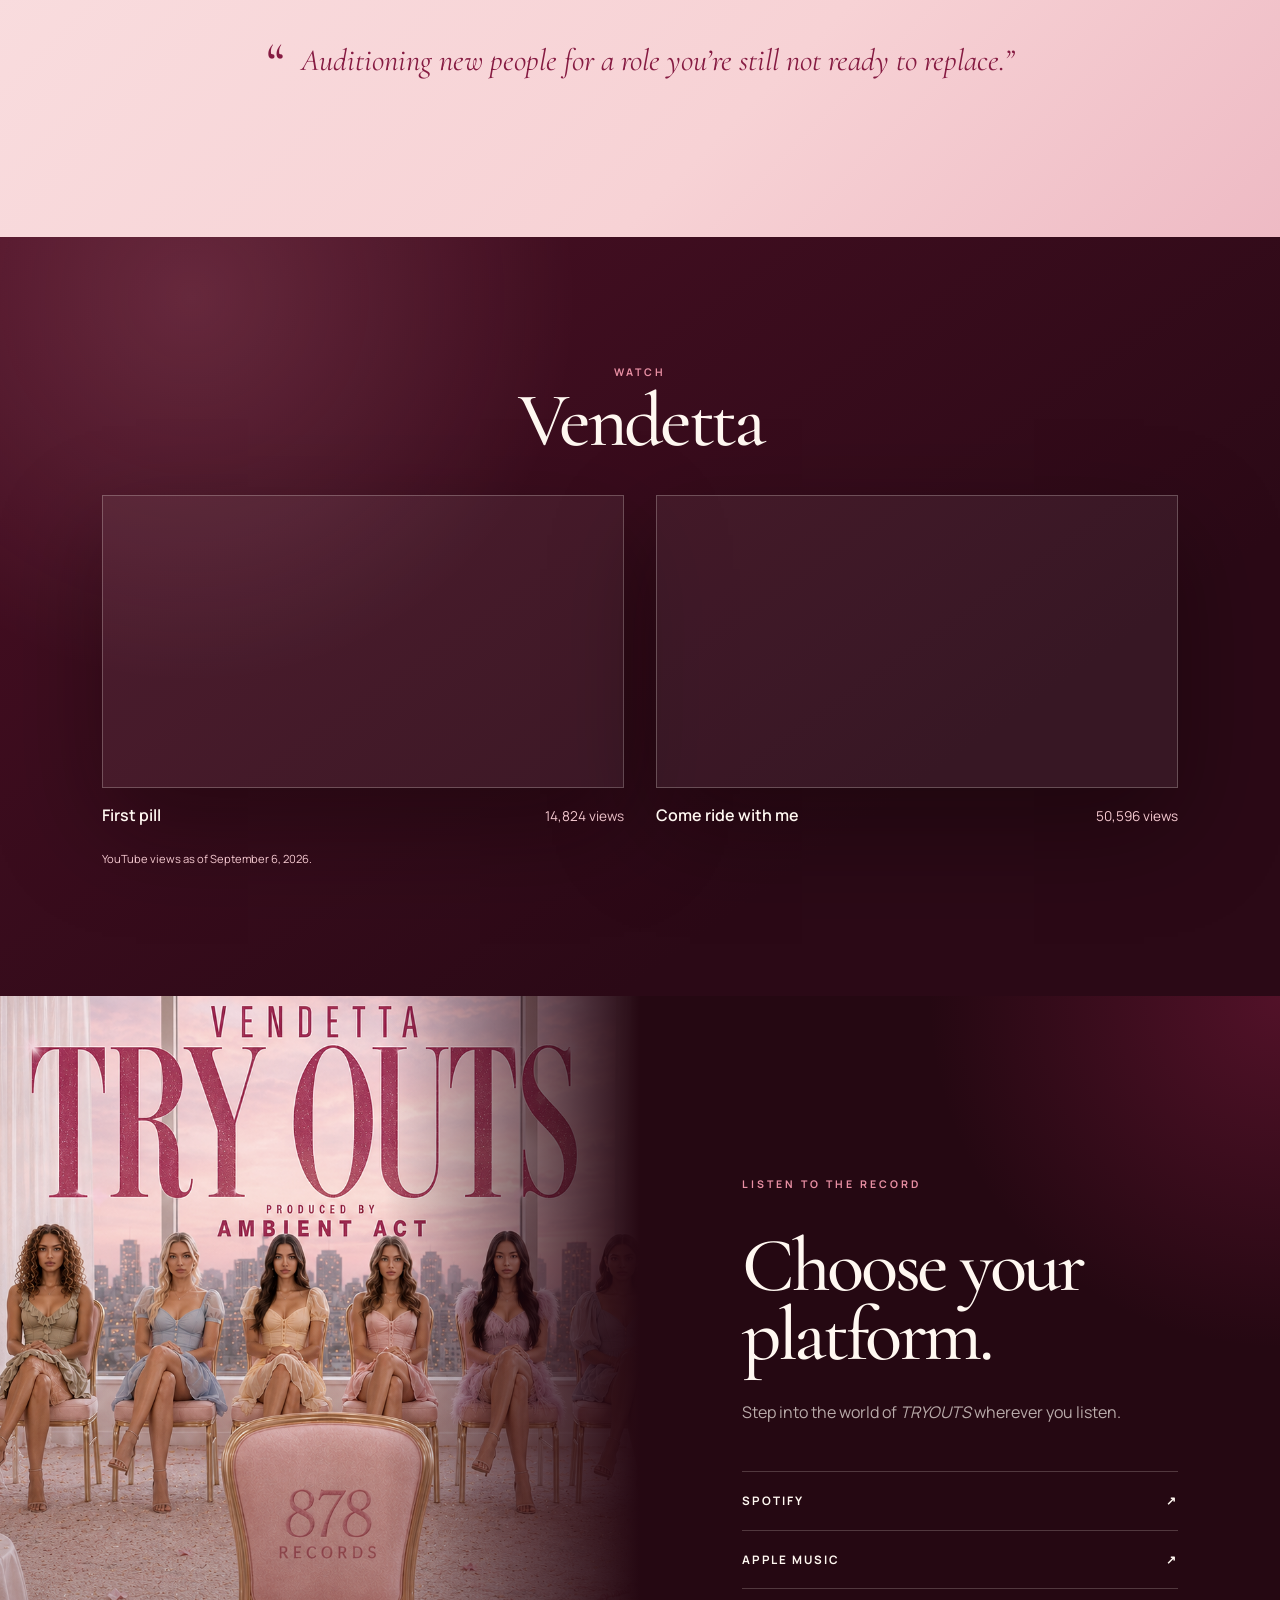
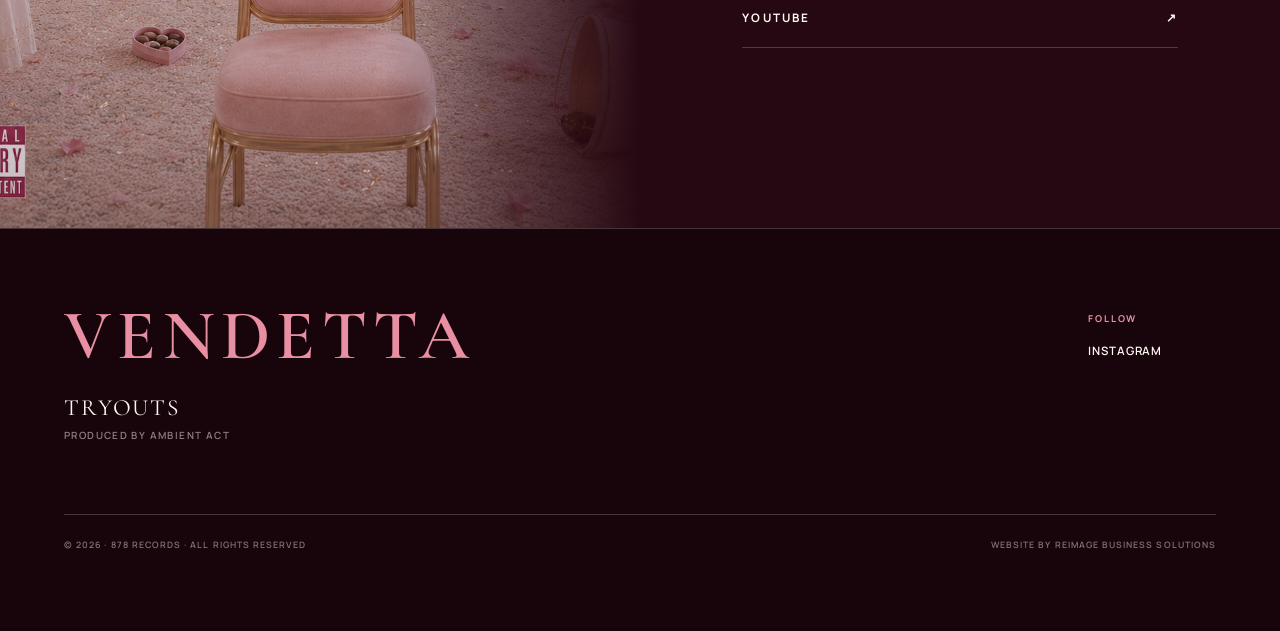
==== commit d1b9baf4: "Replace pre-save with Listen Now and remove pre-save section" ====
--- a/index.html
+++ b/index.html
@@ -43,8 +43,8 @@
             </svg>
             <span>Own the EP</span>
           </a>
-          <a class="presave-button" href="https://show.co/social-unlock/4Oc5KAQ8hwvzGRJ2wKkJIW" target="_blank" rel="noopener noreferrer">
-            Pre-save on Spotify
+          <a class="presave-button" href="#listen">
+            Listen Now
           </a>
         </div>
 
@@ -67,28 +67,6 @@
           <span aria-hidden="true">“</span>
           <p>Auditioning new people for a role you’re still not ready to replace.”</p>
         </blockquote>
-      </section>
-
-      <section class="presave" id="presave" aria-labelledby="presave-title">
-        <div class="presave-copy">
-          <p class="section-number">Pre-save</p>
-          <h2 id="presave-title">Be there when<br><em>TRYOUTS</em> drops.</h2>
-          <p>Follow the steps to pre-save the record and hear it the moment it arrives.</p>
-        </div>
-
-        <div class="presave-widget">
-          <div class="presave-embed">
-            <iframe
-              src="https://show.co/social-unlock/4Oc5KAQ8hwvzGRJ2wKkJIW/widget"
-              width="300"
-              height="300"
-              title="Pre-save TRYOUTS by Vendetta"
-              loading="lazy">
-              <a href="https://show.co/social-unlock/4Oc5KAQ8hwvzGRJ2wKkJIW">Open the TRYOUTS presave</a>
-            </iframe>
-          </div>
-          <a class="presave-fallback" href="https://show.co/social-unlock/4Oc5KAQ8hwvzGRJ2wKkJIW" target="_blank" rel="noopener noreferrer">Open presave in a new tab <span aria-hidden="true">↗</span></a>
-        </div>
       </section>
 
       <section class="videos" id="videos" aria-labelledby="videos-title">
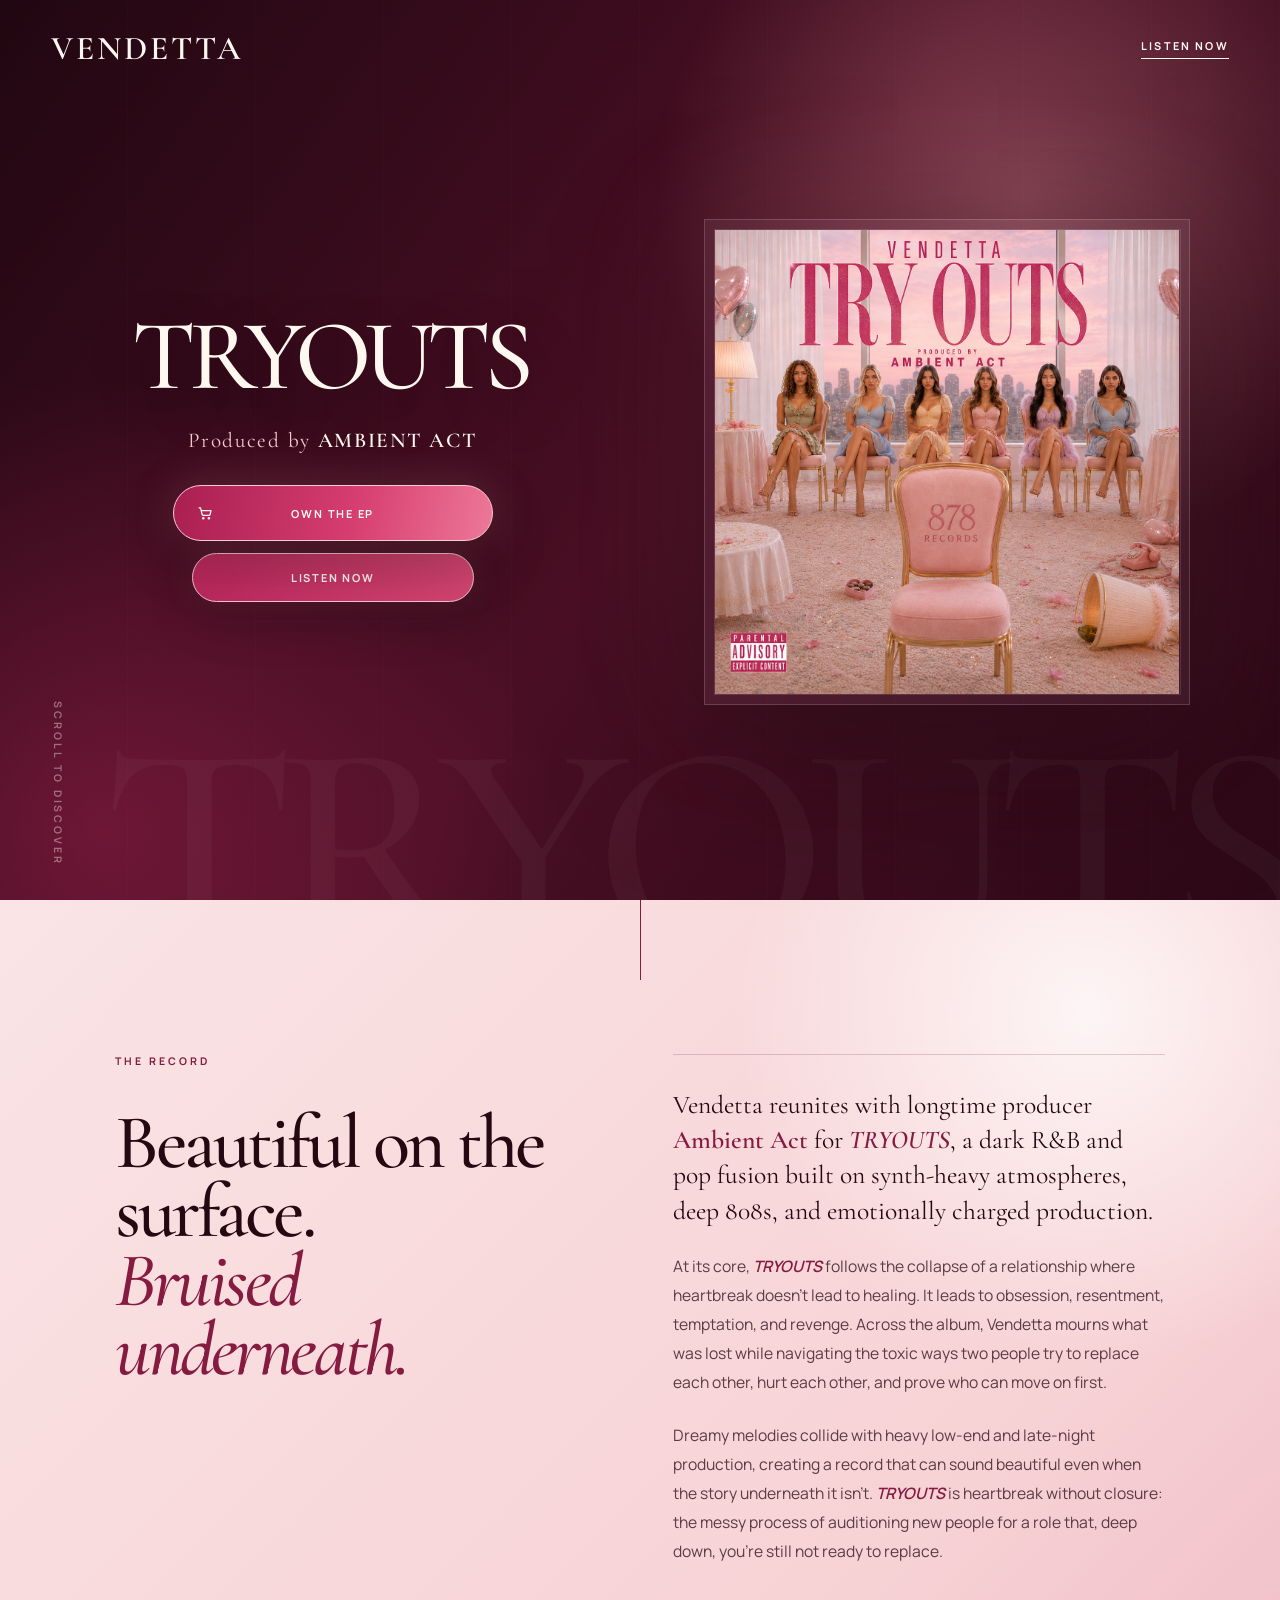
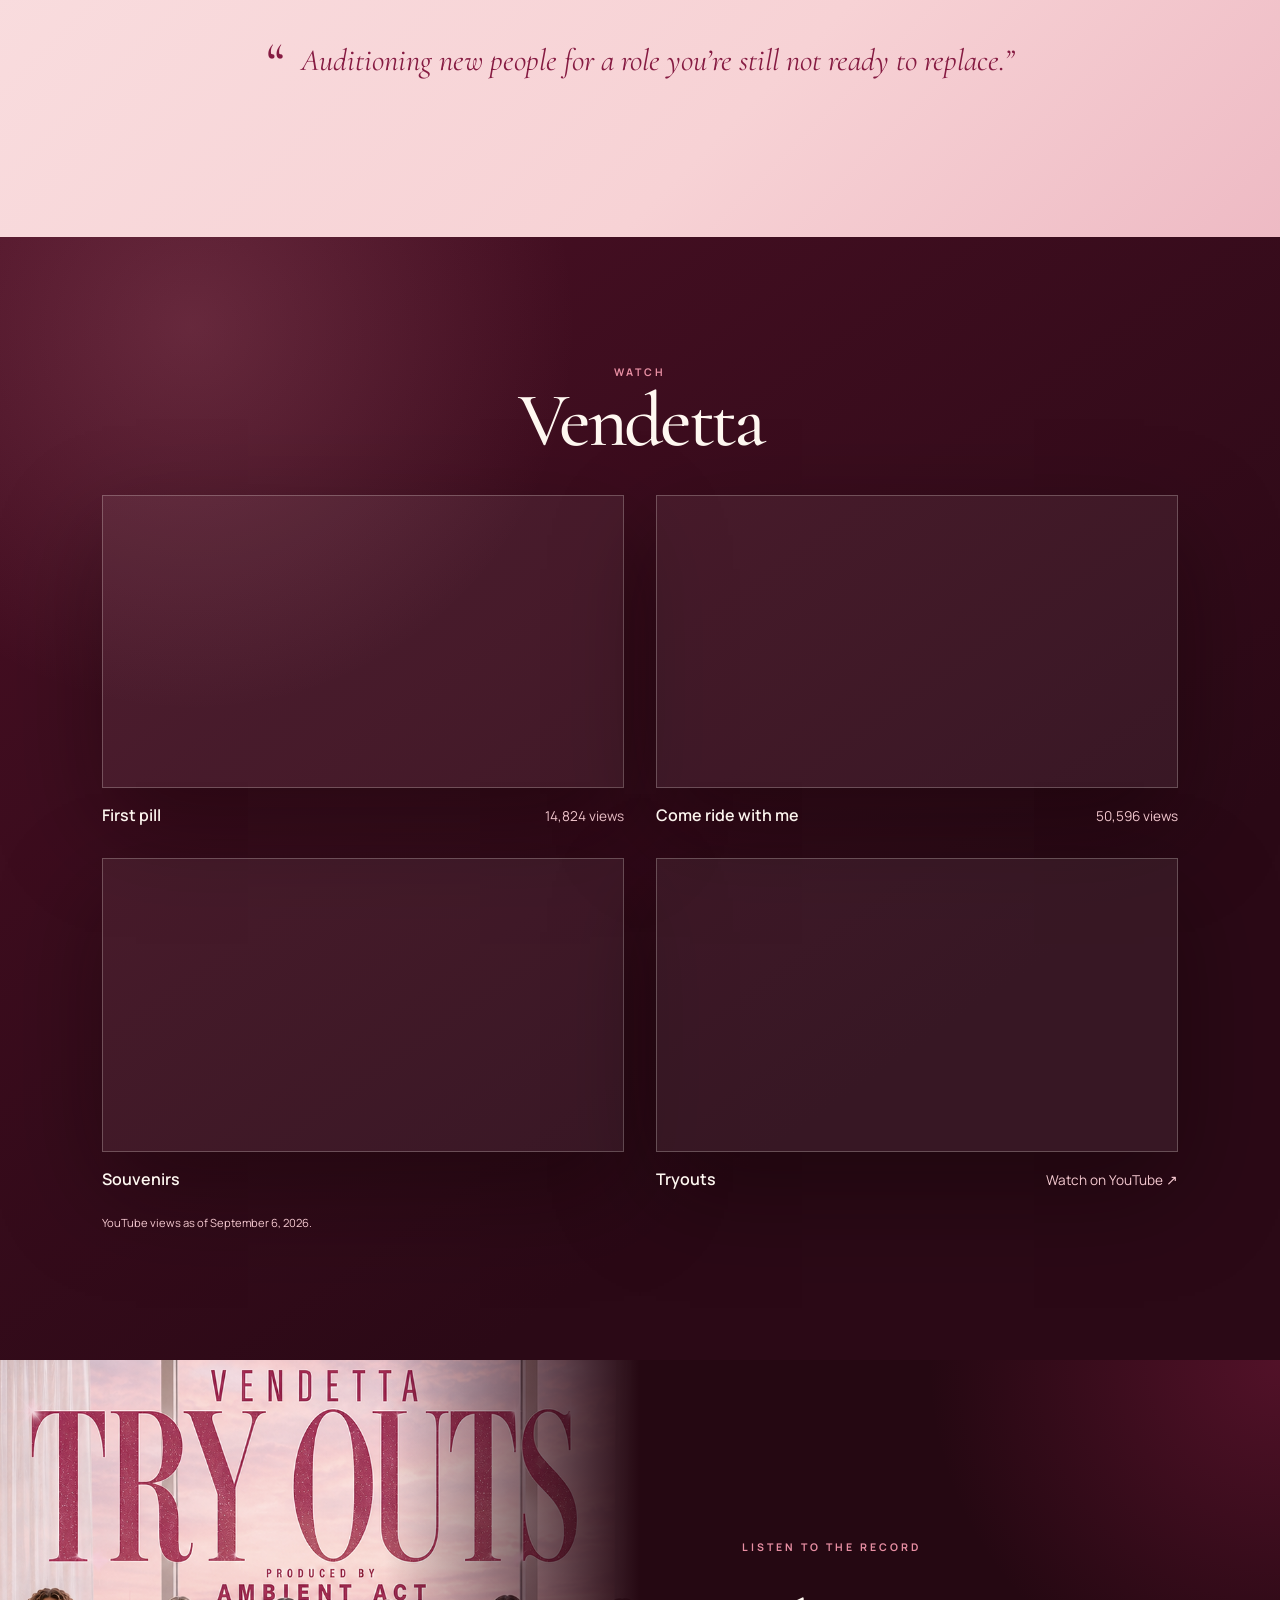
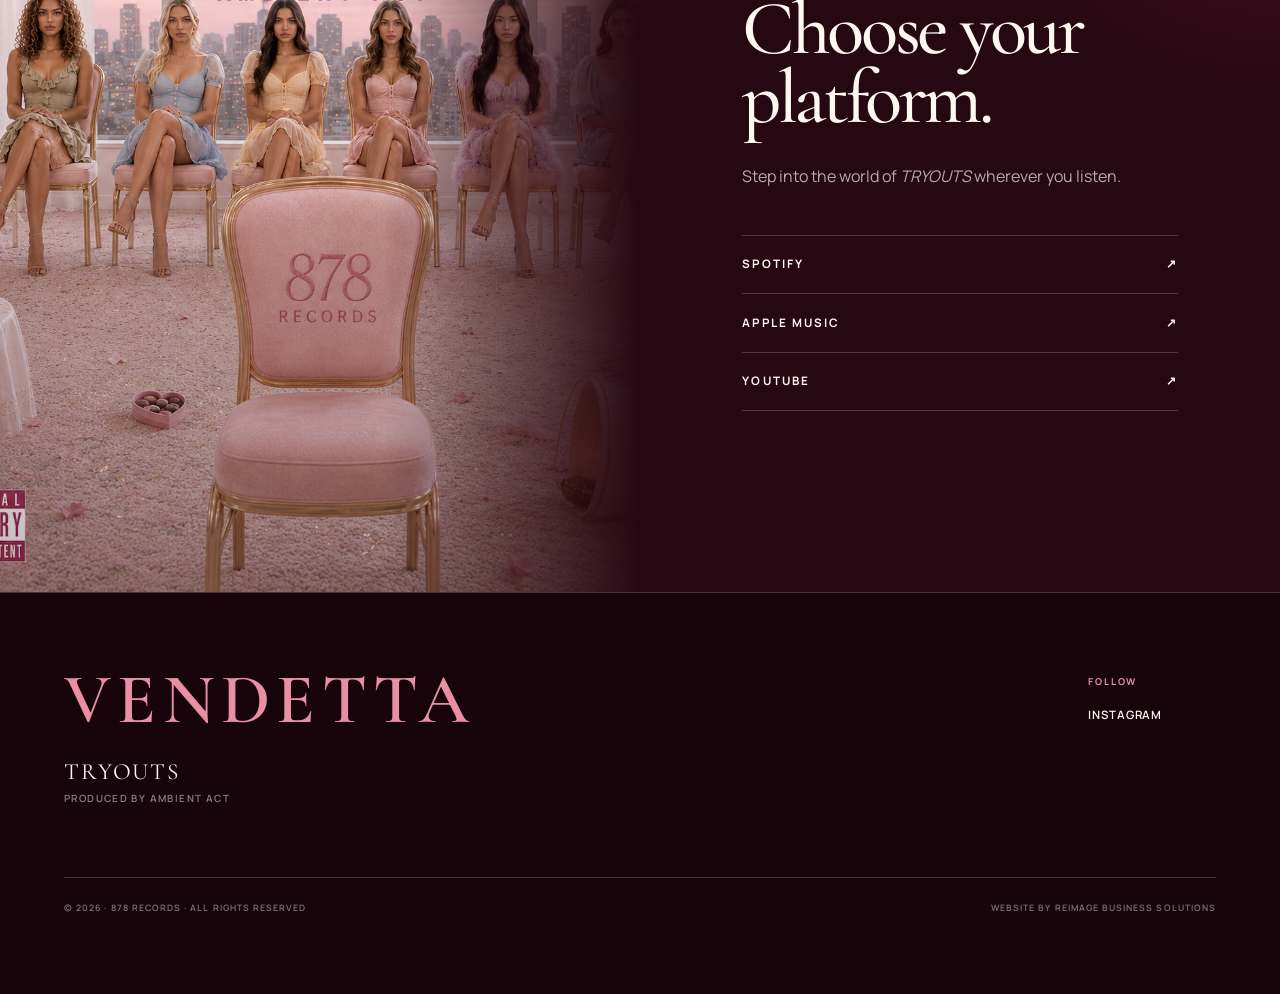
==== commit 1fb04b5c: "Add Souvenirs and Tryouts video embeds" ====
--- a/index.html
+++ b/index.html
@@ -108,6 +108,37 @@
               <p>50,596 views</p>
             </div>
           </article>
+          <article class="video-card" aria-labelledby="souvenirs-title">
+            <div class="featured-video">
+              <iframe
+                src="https://www.youtube-nocookie.com/embed/dxYMYE-Tn9I"
+                title="Souvenirs — Vendetta"
+                loading="lazy"
+                allow="accelerometer; autoplay; clipboard-write; encrypted-media; gyroscope; picture-in-picture; web-share"
+                referrerpolicy="strict-origin-when-cross-origin"
+                allowfullscreen>
+              </iframe>
+            </div>
+            <div class="video-caption">
+              <h3 id="souvenirs-title"><a href="https://www.youtube.com/watch?v=dxYMYE-Tn9I" target="_blank" rel="noopener noreferrer">Souvenirs</a></h3>
+            </div>
+          </article>
+          <article class="video-card" aria-labelledby="tryouts-video-title">
+            <div class="featured-video">
+              <iframe
+                src="https://www.youtube-nocookie.com/embed/tIx0BKw-Mio"
+                title="Tryouts — Vendetta"
+                loading="lazy"
+                allow="accelerometer; autoplay; clipboard-write; encrypted-media; gyroscope; picture-in-picture; web-share"
+                referrerpolicy="strict-origin-when-cross-origin"
+                allowfullscreen>
+              </iframe>
+            </div>
+            <div class="video-caption">
+              <h3 id="tryouts-video-title"><a href="https://www.youtube.com/watch?v=tIx0BKw-Mio" target="_blank" rel="noopener noreferrer">Tryouts</a></h3>
+              <p><a href="https://www.youtube.com/watch?v=tIx0BKw-Mio" target="_blank" rel="noopener noreferrer">Watch on YouTube ↗</a></p>
+            </div>
+          </article>
         </div>
         <p class="video-count-note">YouTube views as of <time datetime="2026-09-06">September 6, 2026</time>.</p>
       </section>
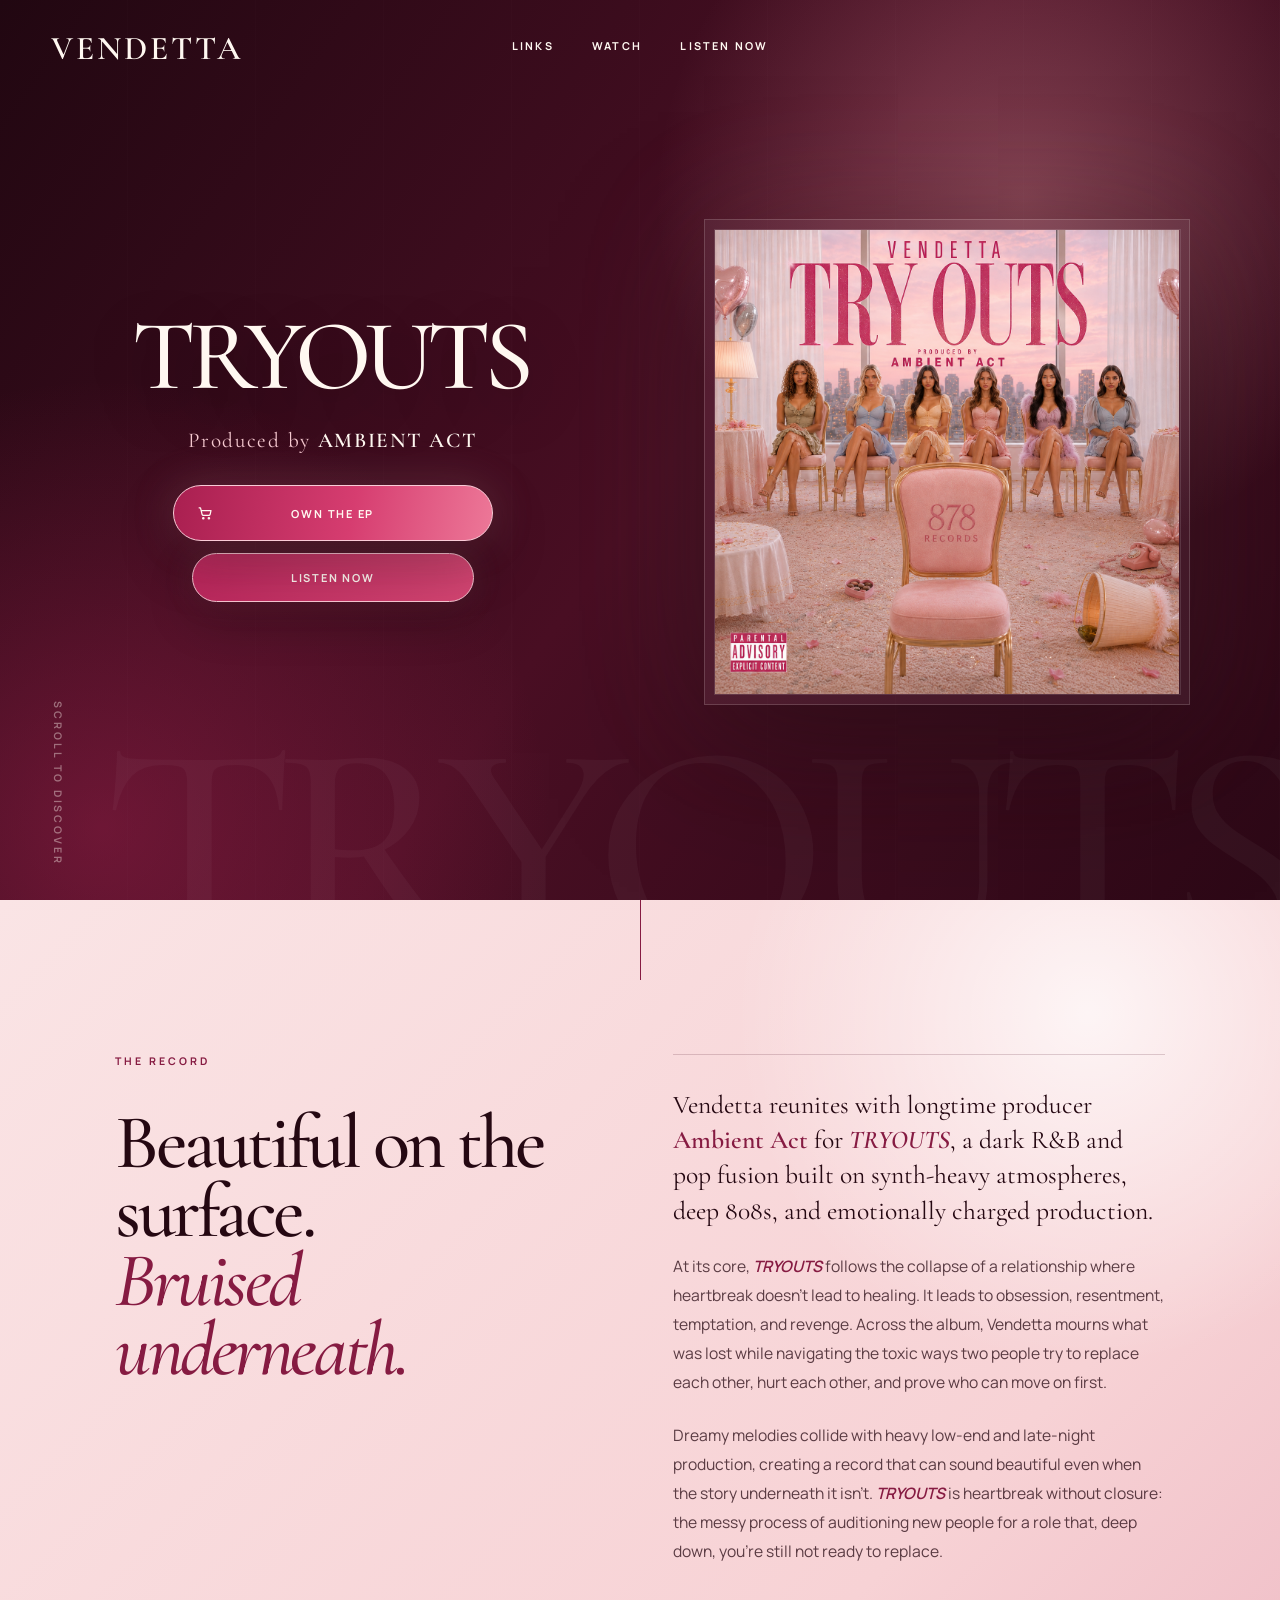
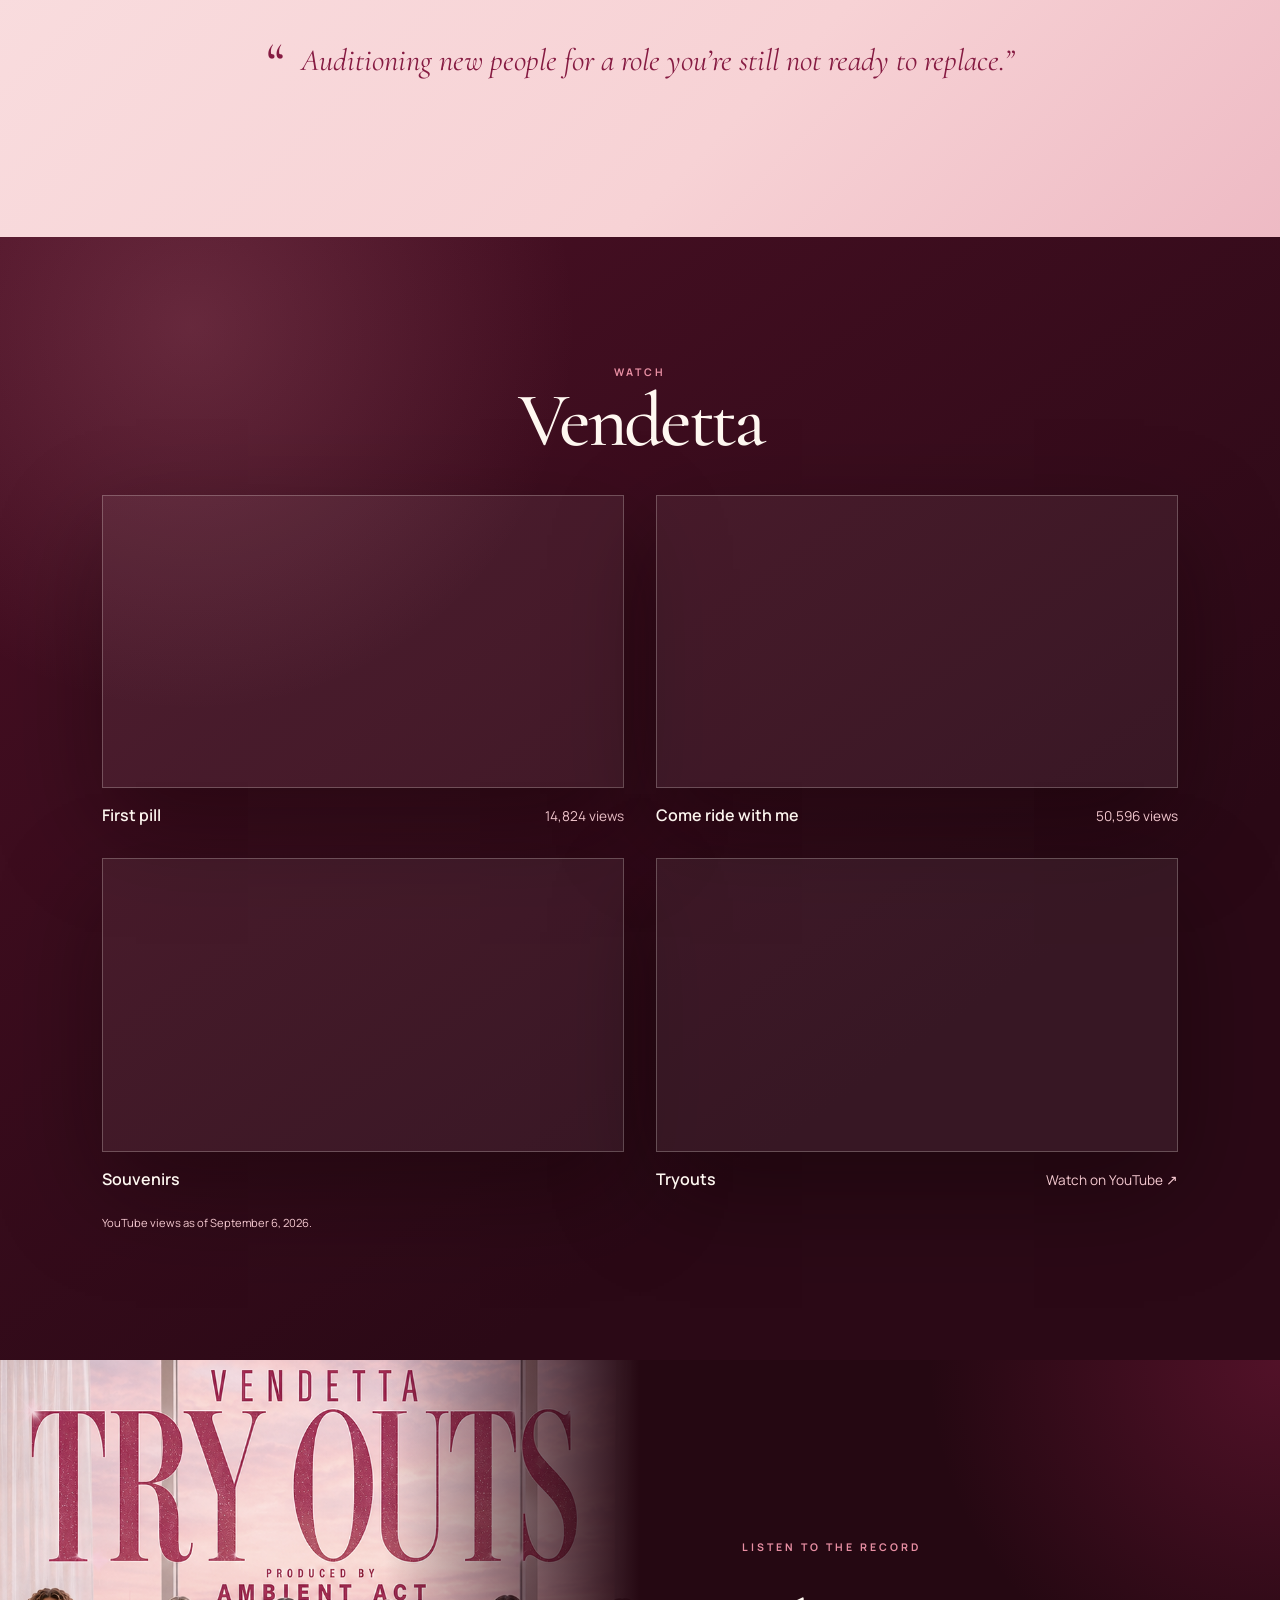
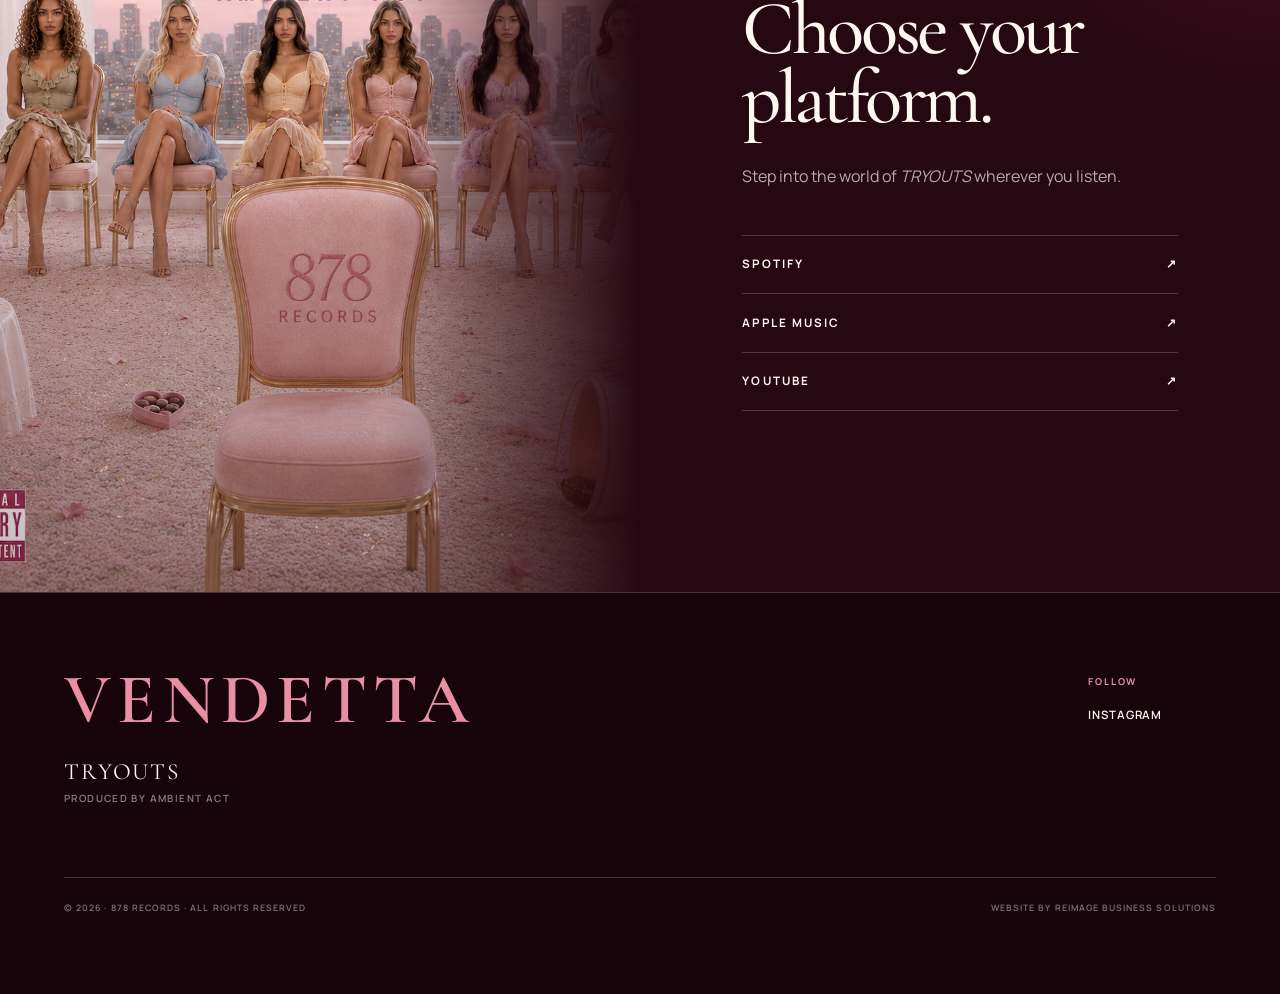
==== commit 83b97012: "Add files via upload" ====
--- a/index.html
+++ b/index.html
@@ -18,7 +18,12 @@
   <body>
     <header class="site-header">
       <a class="brand-mark" href="#home" aria-label="Vendetta, back to top">Vendetta</a>
-      <a class="header-link" href="#listen">Listen now</a>
+      <button class="menu-toggle" type="button" aria-label="Open menu" aria-expanded="false" aria-controls="main-navigation"><span></span><span></span><span></span></button>
+      <nav class="header-nav" id="main-navigation" aria-label="Main navigation">
+        <a class="header-link" href="links.html">Links</a>
+        <a class="header-link" href="#videos">Watch</a>
+        <a class="header-link" href="#listen">Listen now</a>
+      </nav>
     </header>
 
     <main>
@@ -182,5 +187,31 @@
       </div>
     </footer>
 
+    <script>
+      const header = document.querySelector('.site-header');
+      const menuButton = document.querySelector('.menu-toggle');
+      const menu = document.querySelector('#main-navigation');
+      function setMenuOpen(open) {
+        menuButton.setAttribute('aria-expanded', String(open));
+        menuButton.setAttribute('aria-label', open ? 'Close menu' : 'Open menu');
+      }
+      menuButton.addEventListener('click', () => setMenuOpen(menuButton.getAttribute('aria-expanded') !== 'true'));
+      menu.addEventListener('click', (event) => {
+        if (event.target.closest('a')) setMenuOpen(false);
+      });
+      document.addEventListener('click', (event) => {
+        if (!header.contains(event.target)) setMenuOpen(false);
+      });
+      document.addEventListener('keydown', (event) => {
+        if (event.key === 'Escape' && menuButton.getAttribute('aria-expanded') === 'true') {
+          setMenuOpen(false);
+          menuButton.focus();
+        }
+      });
+      header.addEventListener('focusout', (event) => {
+        if (!header.contains(event.relatedTarget)) setMenuOpen(false);
+      });
+      window.matchMedia('(max-width: 700px)').addEventListener('change', () => setMenuOpen(false));
+    </script>
   </body>
 </html>
--- a/styles.css
+++ b/styles.css
@@ -56,13 +56,33 @@
   text-transform: uppercase;
 }
 
+.menu-toggle {
+  display: none;
+}
+
+.header-nav {
+  position: absolute;
+  left: 50%;
+  transform: translateX(-50%);
+  display: flex;
+  align-items: center;
+  gap: clamp(1rem, 3vw, 2.5rem);
+}
+
 .header-link {
-  border-bottom: 1px solid currentColor;
+  border-bottom: 0;
+  text-decoration: none;
   font-size: 0.68rem;
   font-weight: 700;
   letter-spacing: 0.2em;
   padding-bottom: 0.35rem;
   text-transform: uppercase;
+}
+
+.header-link:hover,
+.header-link:focus-visible {
+  text-decoration: underline;
+  text-underline-offset: 0.35em;
 }
 
 .hero {
@@ -796,6 +816,7 @@
   .site-header {
     padding-top: 1.4rem;
   }
+
 
   .brand-mark {
     font-size: 1.65rem;
@@ -997,3 +1018,52 @@
   .show-ticket { margin-top: 1.5rem; }
   .ticket-entry { margin-top: 2rem; }
 }
+
+@media (max-width: 700px) {
+  .menu-toggle {
+    display: flex;
+    flex-direction: column;
+    justify-content: center;
+    gap: 5px;
+    width: 44px;
+    height: 44px;
+    padding: 9px;
+    border: 0;
+    background: transparent;
+    color: inherit;
+    cursor: pointer;
+  }
+
+  .menu-toggle span {
+    display: block;
+    width: 100%;
+    height: 2px;
+    background: currentColor;
+  }
+
+  .header-nav {
+    display: none;
+    top: 100%;
+    left: 0;
+    right: 0;
+    transform: none;
+    flex-direction: column;
+    align-items: stretch;
+    gap: 0;
+    max-height: calc(100dvh - 80px);
+    overflow-y: auto;
+    padding: 0.5rem 1.2rem 1.25rem;
+    background: #350b1a;
+    box-shadow: 0 12px 20px rgba(20, 2, 10, 0.2);
+  }
+
+  .menu-toggle[aria-expanded="true"] + .header-nav {
+    display: flex;
+  }
+
+  .header-nav .header-link {
+    padding: 0.8rem 0;
+    text-align: center;
+  }
+
+}
